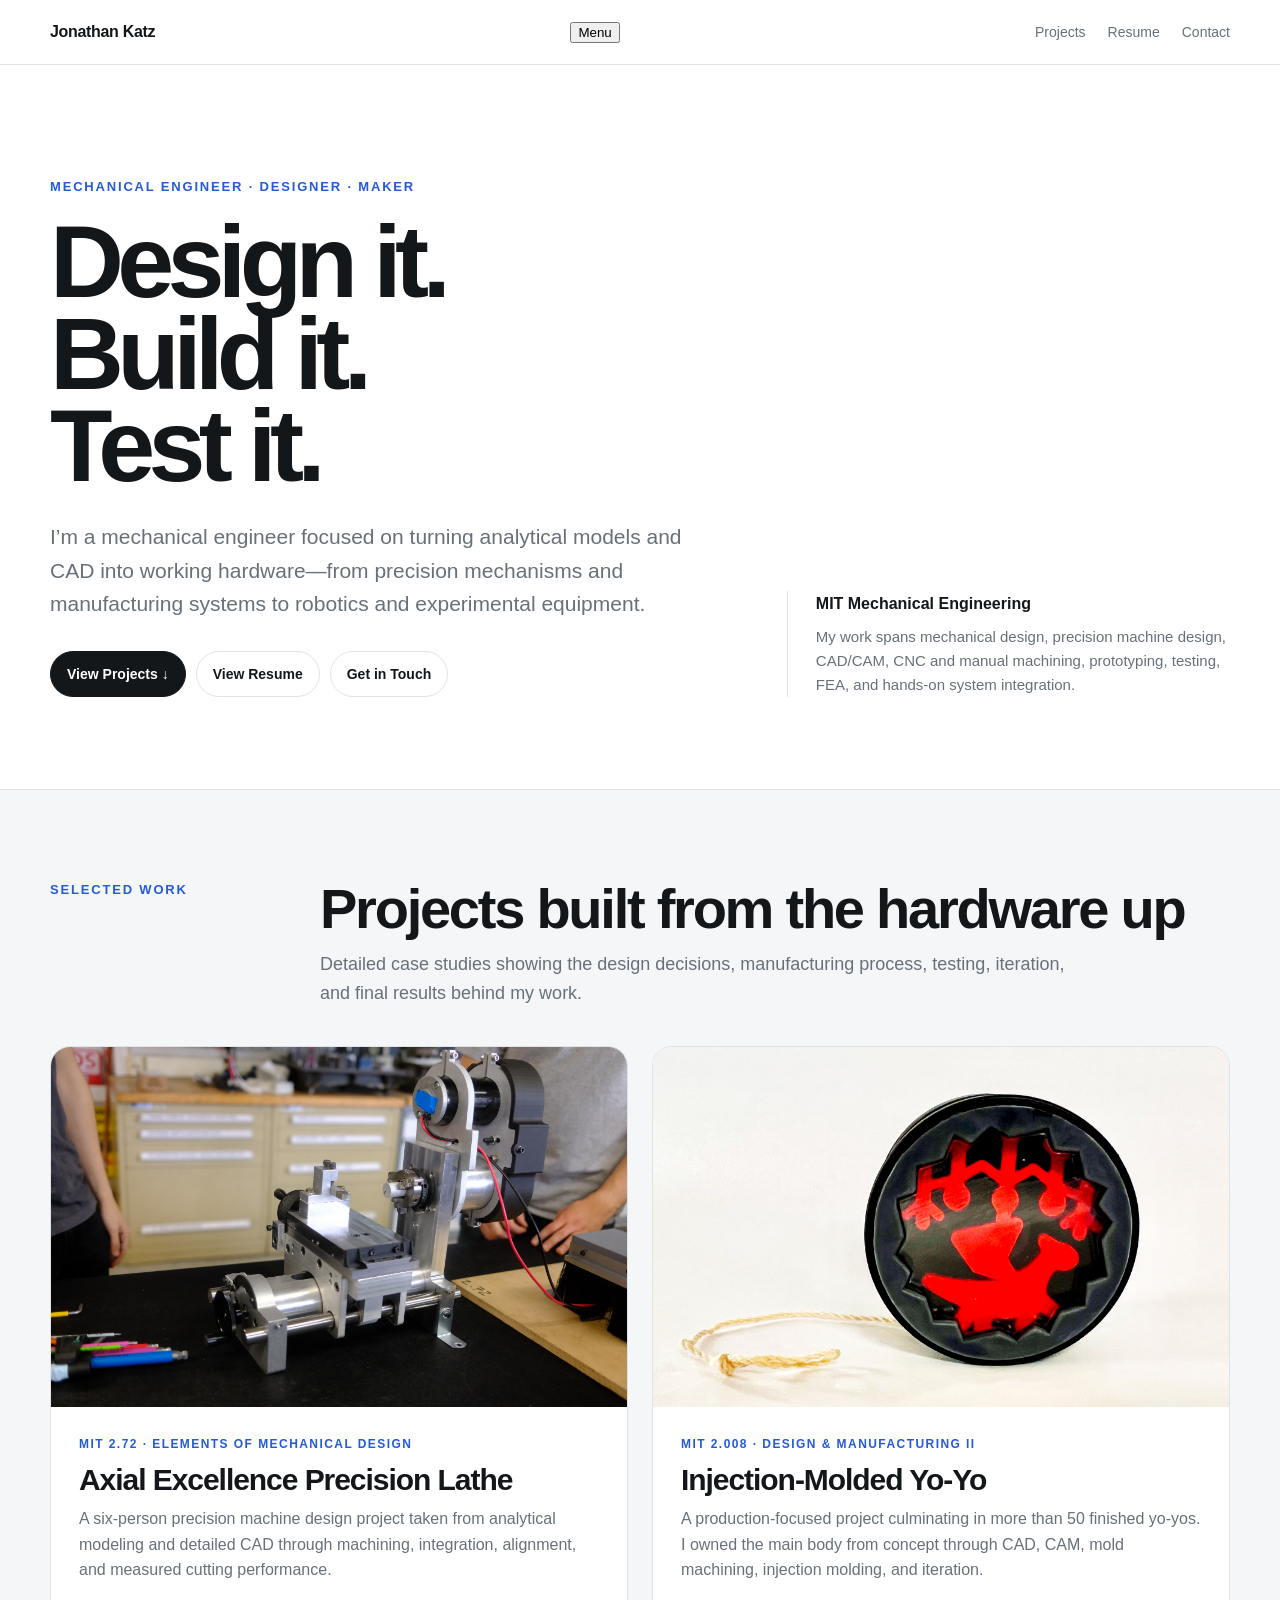
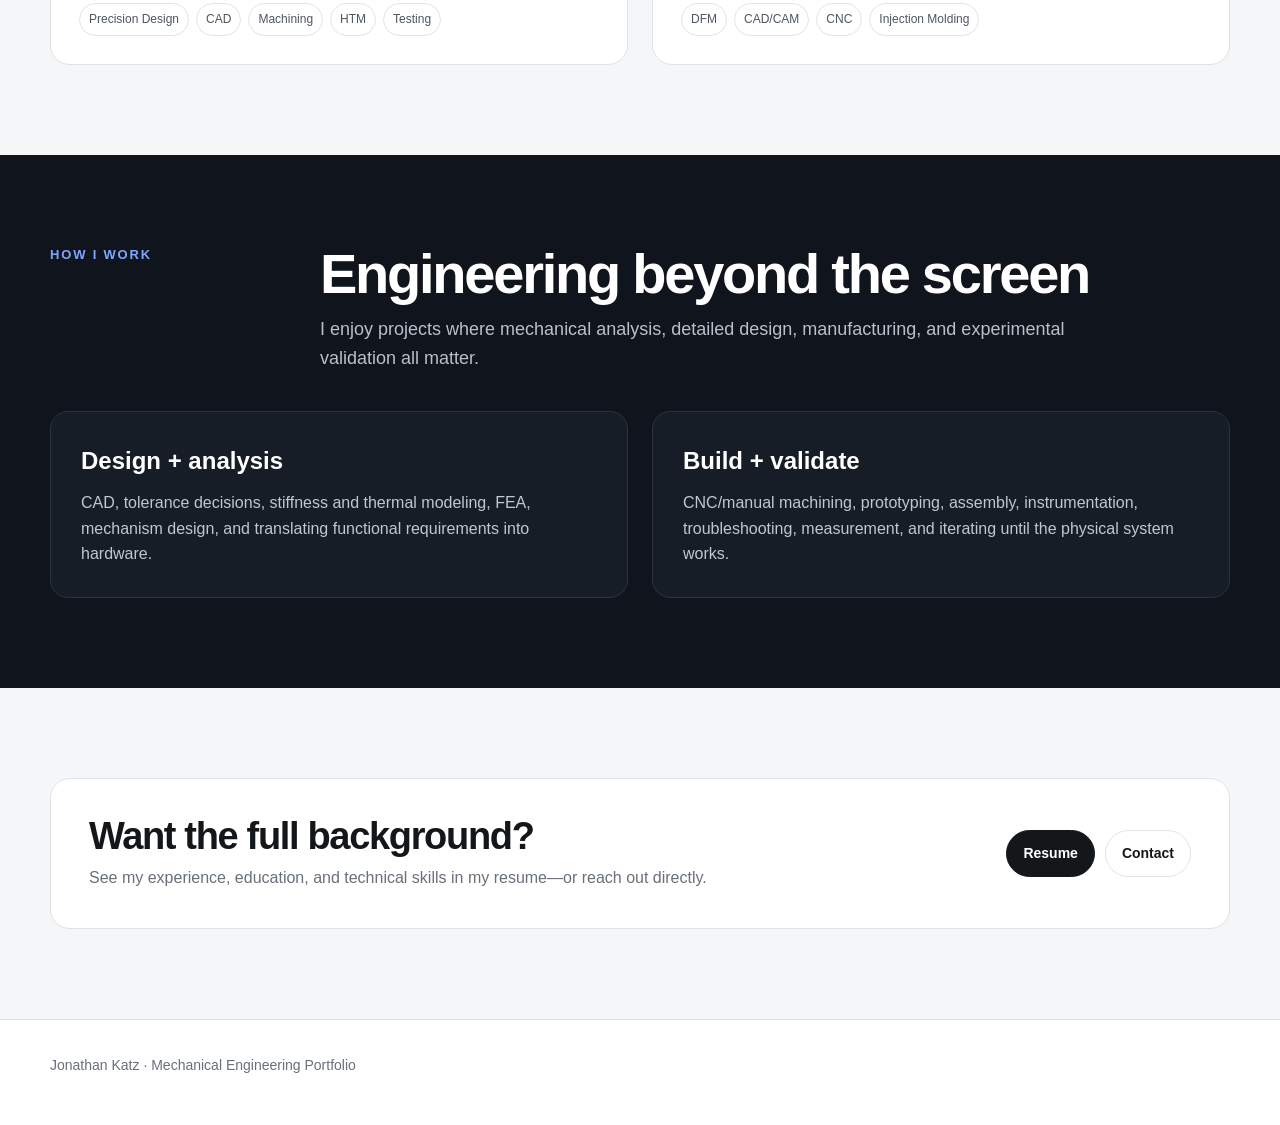
==== index.html @ 1d3c04a0 "Add files via upload" ====
<!DOCTYPE html>
<html lang="en">
 <head>
  <meta charset="utf-8"/>
  <meta content="width=device-width,initial-scale=1" name="viewport"/>
  <title>
   Jonathan Katz — Mechanical Engineering Portfolio
  </title>
  <link href="css/site.css" rel="stylesheet"/>
  <link href="css/home.css" rel="stylesheet"/>
 </head>
 <body>
  <header class="top">
   <div class="wrap topin">
    <a class="brand" href="index.html">
     Jonathan Katz
    </a>
    <button aria-expanded="false" aria-label="Toggle navigation" class="menu-toggle" type="button">
     Menu
    </button>
    <nav>
     <a href="#projects">
      Projects
     </a>
     <a href="Jonathan_Katz_Resume.pdf" target="_blank">
      Resume
     </a>
     <a href="contact.html">
      Contact
     </a>
    </nav>
   </div>
  </header>
  <main>
   <section class="hero">
    <div class="wrap hero-grid">
     <div>
      <div class="eyebrow">
       Mechanical Engineer · Designer · Maker
      </div>
      <h1>
       Design it.
       <br/>
       Build it.
       <br/>
       Test it.
      </h1>
      <p>
       I’m a mechanical engineer focused on turning analytical models and CAD into working hardware—from precision mechanisms and manufacturing systems to robotics and experimental equipment.
      </p>
      <div class="actions">
       <a class="btn primary" href="#projects">
        View Projects ↓
       </a>
       <a class="btn" href="Jonathan_Katz_Resume.pdf" target="_blank">
        View Resume
       </a>
       <a class="btn" href="contact.html">
        Get in Touch
       </a>
      </div>
     </div>
     <div class="side-note">
      <strong>
       MIT Mechanical Engineering
      </strong>
      My work spans mechanical design, precision machine design, CAD/CAM, CNC and manual machining, prototyping, testing, FEA, and hands-on system integration.
     </div>
    </div>
   </section>
   <section id="projects">
    <div class="wrap">
     <div class="section-head">
      <div class="eyebrow">
       Selected Work
      </div>
      <div>
       <h2>
        Projects built from the hardware up
       </h2>
       <p>
        Detailed case studies showing the design decisions, manufacturing process, testing, iteration, and final results behind my work.
       </p>
      </div>
     </div>
     <div class="projects">
      <a class="project" href="projects/2-72-lathe.html">
       <img alt="Axial Excellence precision lathe" src="assets/home-lathe.jpg"/>
       <div class="project-copy">
        <div class="project-meta">
         MIT 2.72 · Elements of Mechanical Design
        </div>
        <h3>
         Axial Excellence Precision Lathe
        </h3>
        <p>
         A six-person precision machine design project taken from analytical modeling and detailed CAD through machining, integration, alignment, and measured cutting performance.
        </p>
        <div class="tags">
         <span class="tag">
          Precision Design
         </span>
         <span class="tag">
          CAD
         </span>
         <span class="tag">
          Machining
         </span>
         <span class="tag">
          HTM
         </span>
         <span class="tag">
          Testing
         </span>
        </div>
       </div>
      </a>
      <a class="project" href="projects/2-008-yoyo.html">
       <img alt="Injection-molded dragon yo-yo" src="assets/home-yoyo.png"/>
       <div class="project-copy">
        <div class="project-meta">
         MIT 2.008 · Design &amp; Manufacturing II
        </div>
        <h3>
         Injection-Molded Yo-Yo
        </h3>
        <p>
         A production-focused project culminating in more than 50 finished yo-yos. I owned the main body from concept through CAD, CAM, mold machining, injection molding, and iteration.
        </p>
        <div class="tags">
         <span class="tag">
          DFM
         </span>
         <span class="tag">
          CAD/CAM
         </span>
         <span class="tag">
          CNC
         </span>
         <span class="tag">
          Injection Molding
         </span>
        </div>
       </div>
      </a>
     </div>
    </div>
   </section>
   <section class="about">
    <div class="wrap">
     <div class="section-head">
      <div class="eyebrow">
       How I Work
      </div>
      <div>
       <h2>
        Engineering beyond the screen
       </h2>
       <p>
        I enjoy projects where mechanical analysis, detailed design, manufacturing, and experimental validation all matter.
       </p>
      </div>
     </div>
     <div class="about-grid">
      <div class="about-card">
       <h3>
        Design + analysis
       </h3>
       <p>
        CAD, tolerance decisions, stiffness and thermal modeling, FEA, mechanism design, and translating functional requirements into hardware.
       </p>
      </div>
      <div class="about-card">
       <h3>
        Build + validate
       </h3>
       <p>
        CNC/manual machining, prototyping, assembly, instrumentation, troubleshooting, measurement, and iterating until the physical system works.
       </p>
      </div>
     </div>
    </div>
   </section>
   <section>
    <div class="wrap">
     <div class="cta">
      <div>
       <h2>
        Want the full background?
       </h2>
       <p>
        See my experience, education, and technical skills in my resume—or reach out directly.
       </p>
      </div>
      <div class="actions" style="margin-top:0">
       <a class="btn primary" href="Jonathan_Katz_Resume.pdf" target="_blank">
        Resume
       </a>
       <a class="btn" href="contact.html">
        Contact
       </a>
      </div>
     </div>
    </div>
   </section>
  </main>
  <footer>
   <div class="wrap">
    Jonathan Katz · Mechanical Engineering Portfolio
   </div>
  </footer>
  <script defer="True" src="js/main.js">
  </script>
 </body>
</html>
---- css/site.css ----
:root{--bg:#f5f6f8;--paper:#fff;--ink:#14171a;--muted:#68707a;--line:#dfe3e8;--accent:#255bd7;--max:1180px}
*{box-sizing:border-box}html{scroll-behavior:smooth}
body{margin:0;background:var(--bg);color:var(--ink);font-family:Inter,ui-sans-serif,-apple-system,BlinkMacSystemFont,"Segoe UI",sans-serif;line-height:1.6}
a{color:inherit;text-decoration:none}img{display:block;width:100%}.wrap{width:min(var(--max),calc(100% - 40px));margin:auto}
.top{position:sticky;top:0;z-index:20;background:rgba(255,255,255,.92);backdrop-filter:blur(10px);border-bottom:1px solid var(--line)}
.topin{height:64px;display:flex;align-items:center;justify-content:space-between;gap:24px}.brand{font-weight:800;letter-spacing:-.02em}
nav{display:flex;gap:22px;color:var(--muted);font-size:14px}nav a:hover{color:var(--ink)}
.btn{display:inline-flex;align-items:center;justify-content:center;padding:11px 16px;border-radius:999px;font-weight:750;font-size:14px;border:1px solid var(--line);background:#fff}
.btn.primary{background:var(--ink);color:#fff;border-color:var(--ink)}
.eyebrow{text-transform:uppercase;letter-spacing:.14em;color:var(--accent);font-size:13px;font-weight:800}
footer{background:#fff;border-top:1px solid var(--line);padding:34px 0 48px;color:var(--muted);font-size:14px}
@media(max-width:700px){nav{display:none}.wrap{width:calc(100% - 24px)}}
---- css/home.css ----
.hero {
  background: #fff;
  border-bottom: 1px solid var(--line);
  padding: 112px 0 92px;
}

.hero-grid {
  display: grid;
  grid-template-columns: 1.2fr 0.8fr;
  gap: 72px;
  align-items: end;
}

h1 {
  font-size: clamp(54px, 8vw, 104px);
  line-height: 0.9;
  letter-spacing: -0.065em;
  margin: 18px 0 28px;
}

.hero p {
  font-size: 21px;
  color: var(--muted);
  max-width: 760px;
  margin: 0;
}

.actions {
  display: flex;
  flex-wrap: wrap;
  gap: 10px;
  margin-top: 30px;
}

.side-note {
  border-left: 1px solid var(--line);
  padding-left: 28px;
  color: var(--muted);
  font-size: 15px;
}

.side-note strong {
  display: block;
  color: var(--ink);
  font-size: 16px;
  margin-bottom: 9px;
}

section { padding: 90px 0; }

.section-head {
  display: grid;
  grid-template-columns: 220px 1fr;
  gap: 50px;
  margin-bottom: 38px;
}

.section-head h2 {
  font-size: clamp(34px, 4.5vw, 56px);
  line-height: 1.03;
  letter-spacing: -0.04em;
  margin: 0 0 12px;
}

.section-head p {
  font-size: 18px;
  color: var(--muted);
  max-width: 760px;
  margin: 0;
}

.projects {
  display: grid;
  grid-template-columns: 1fr 1fr;
  gap: 24px;
}

.project {
  background: #fff;
  border: 1px solid var(--line);
  border-radius: 20px;
  overflow: hidden;
  transition: transform 0.18s ease, box-shadow 0.18s ease;
}

.project:hover {
  transform: translateY(-4px);
  box-shadow: 0 16px 40px rgba(20, 23, 26, 0.09);
}

.project img {
  aspect-ratio: 16 / 10;
  object-fit: cover;
}

.project-copy { padding: 28px; }

.project-meta {
  font-size: 12px;
  text-transform: uppercase;
  letter-spacing: 0.12em;
  color: var(--accent);
  font-weight: 800;
}

.project h3 {
  font-size: 30px;
  line-height: 1.08;
  letter-spacing: -0.035em;
  margin: 10px 0;
}

.project p {
  color: var(--muted);
  margin: 0 0 20px;
}

.tags {
  display: flex;
  flex-wrap: wrap;
  gap: 7px;
}

.tag {
  font-size: 12px;
  border: 1px solid var(--line);
  border-radius: 999px;
  padding: 6px 9px;
  color: #4e5660;
}

.about {
  background: #10141c;
  color: #fff;
}

.about .section-head p { color: #b9c0c9; }
.about .eyebrow { color: #7fa6ff; }

.about-grid {
  display: grid;
  grid-template-columns: 1fr 1fr;
  gap: 24px;
}

.about-card {
  border: 1px solid #2a3340;
  border-radius: 18px;
  padding: 30px;
  background: #171d27;
}

.about-card h3 {
  font-size: 24px;
  margin: 0 0 10px;
}

.about-card p {
  color: #c1c7cf;
  margin: 0;
}

.cta {
  display: flex;
  align-items: center;
  justify-content: space-between;
  gap: 30px;
  background: #fff;
  border: 1px solid var(--line);
  border-radius: 20px;
  padding: 38px;
}

.cta h2 {
  font-size: 38px;
  line-height: 1.05;
  letter-spacing: -0.035em;
  margin: 0 0 8px;
}

.cta p {
  margin: 0;
  color: var(--muted);
}

@media (max-width: 900px) {
  .hero-grid,
  .section-head,
  .projects,
  .about-grid {
    grid-template-columns: 1fr;
  }

  .hero-grid { gap: 38px; }

  .side-note {
    border-left: 0;
    border-top: 1px solid var(--line);
    padding: 24px 0 0;
  }

  .section-head { gap: 12px; }

  .cta {
    align-items: flex-start;
    flex-direction: column;
  }
}
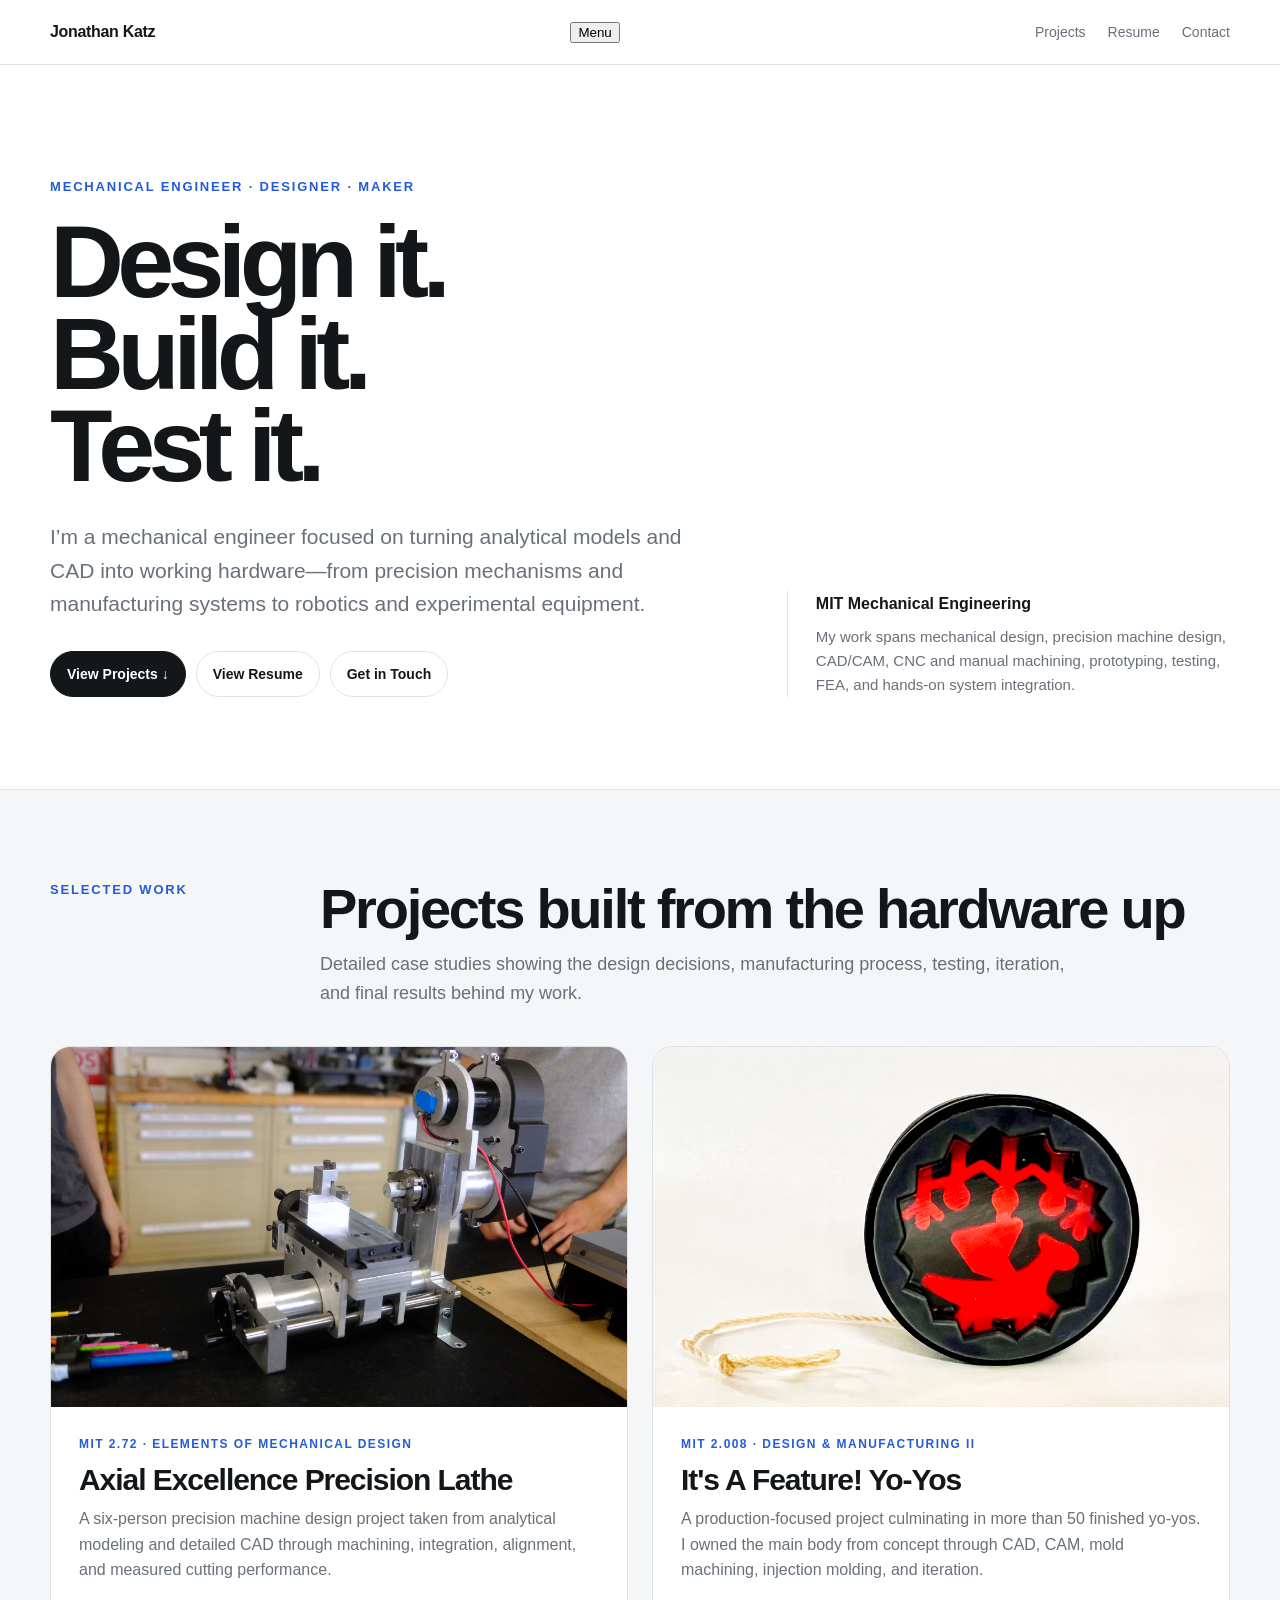
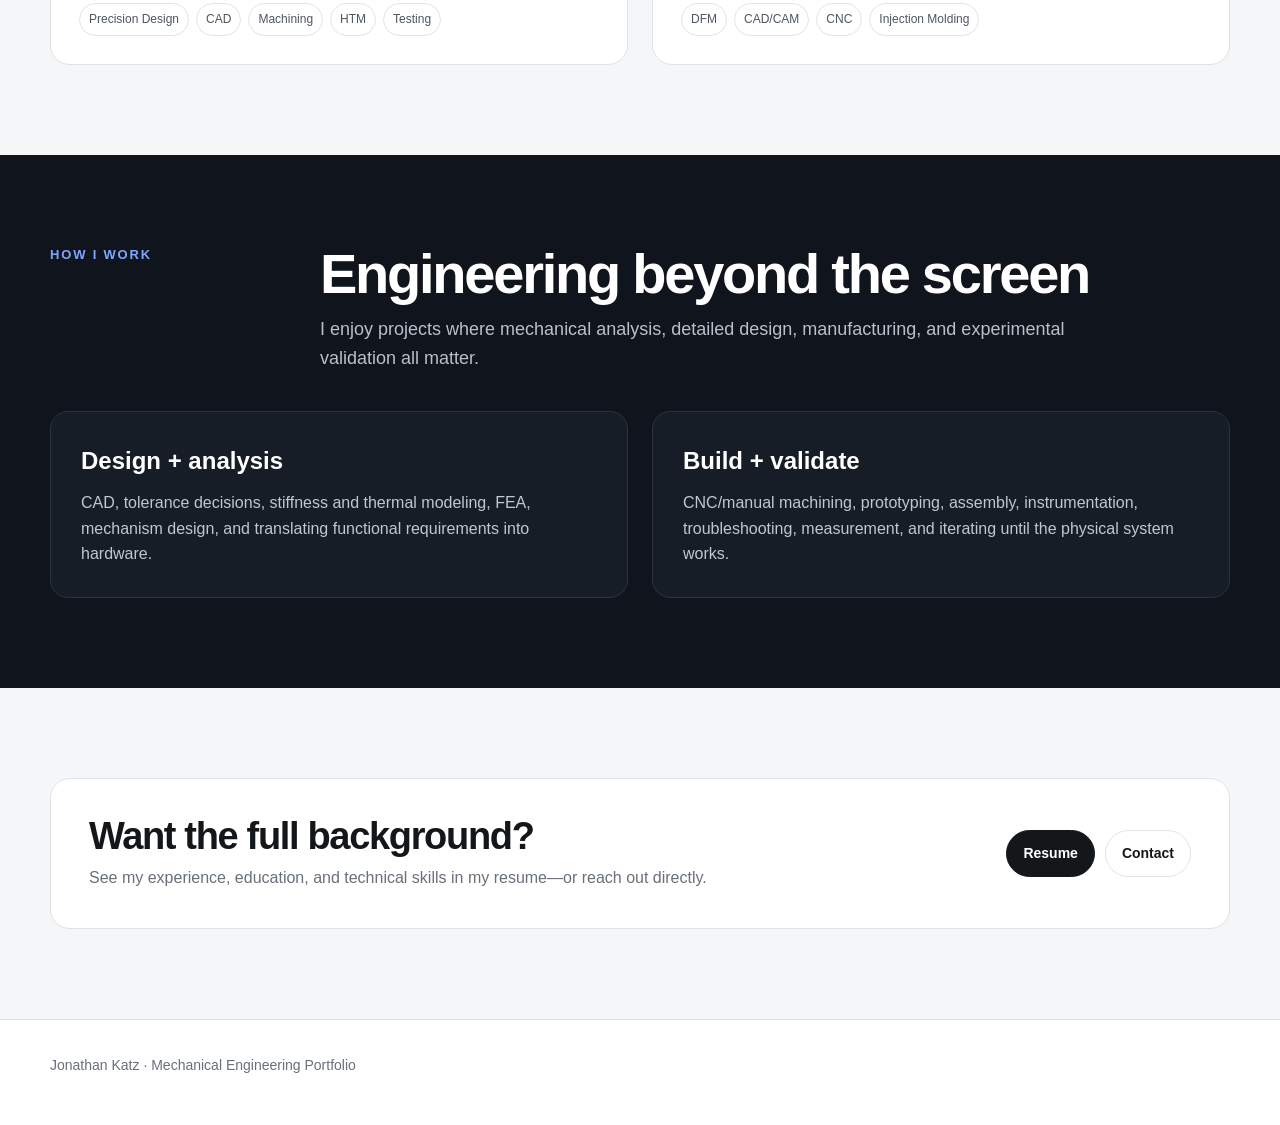
==== commit 5dae435c: "Changed wording to "It's A feature"" ====
--- a/index.html
+++ b/index.html
@@ -122,7 +122,7 @@
          MIT 2.008 · Design &amp; Manufacturing II
         </div>
         <h3>
-         Injection-Molded Yo-Yo
+         It's A Feature! Yo-Yos
         </h3>
         <p>
          A production-focused project culminating in more than 50 finished yo-yos. I owned the main body from concept through CAD, CAM, mold machining, injection molding, and iteration.
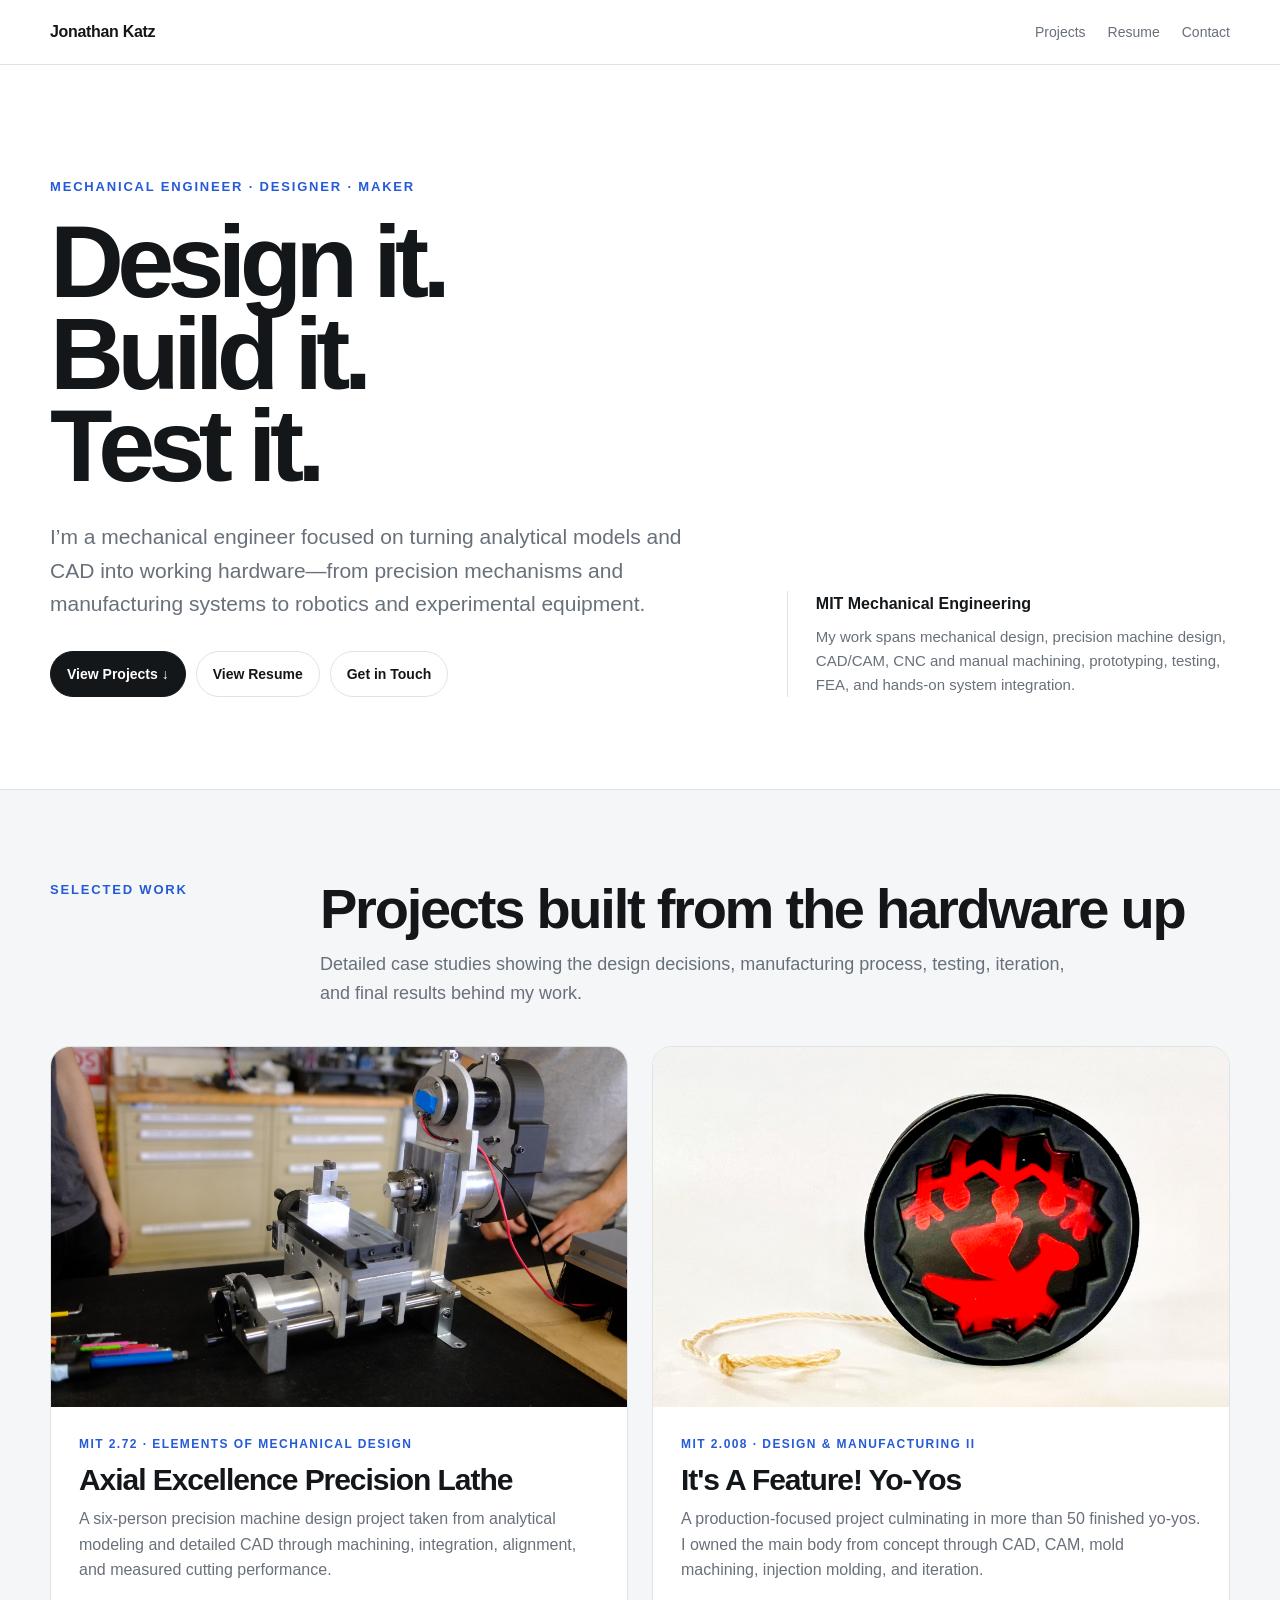
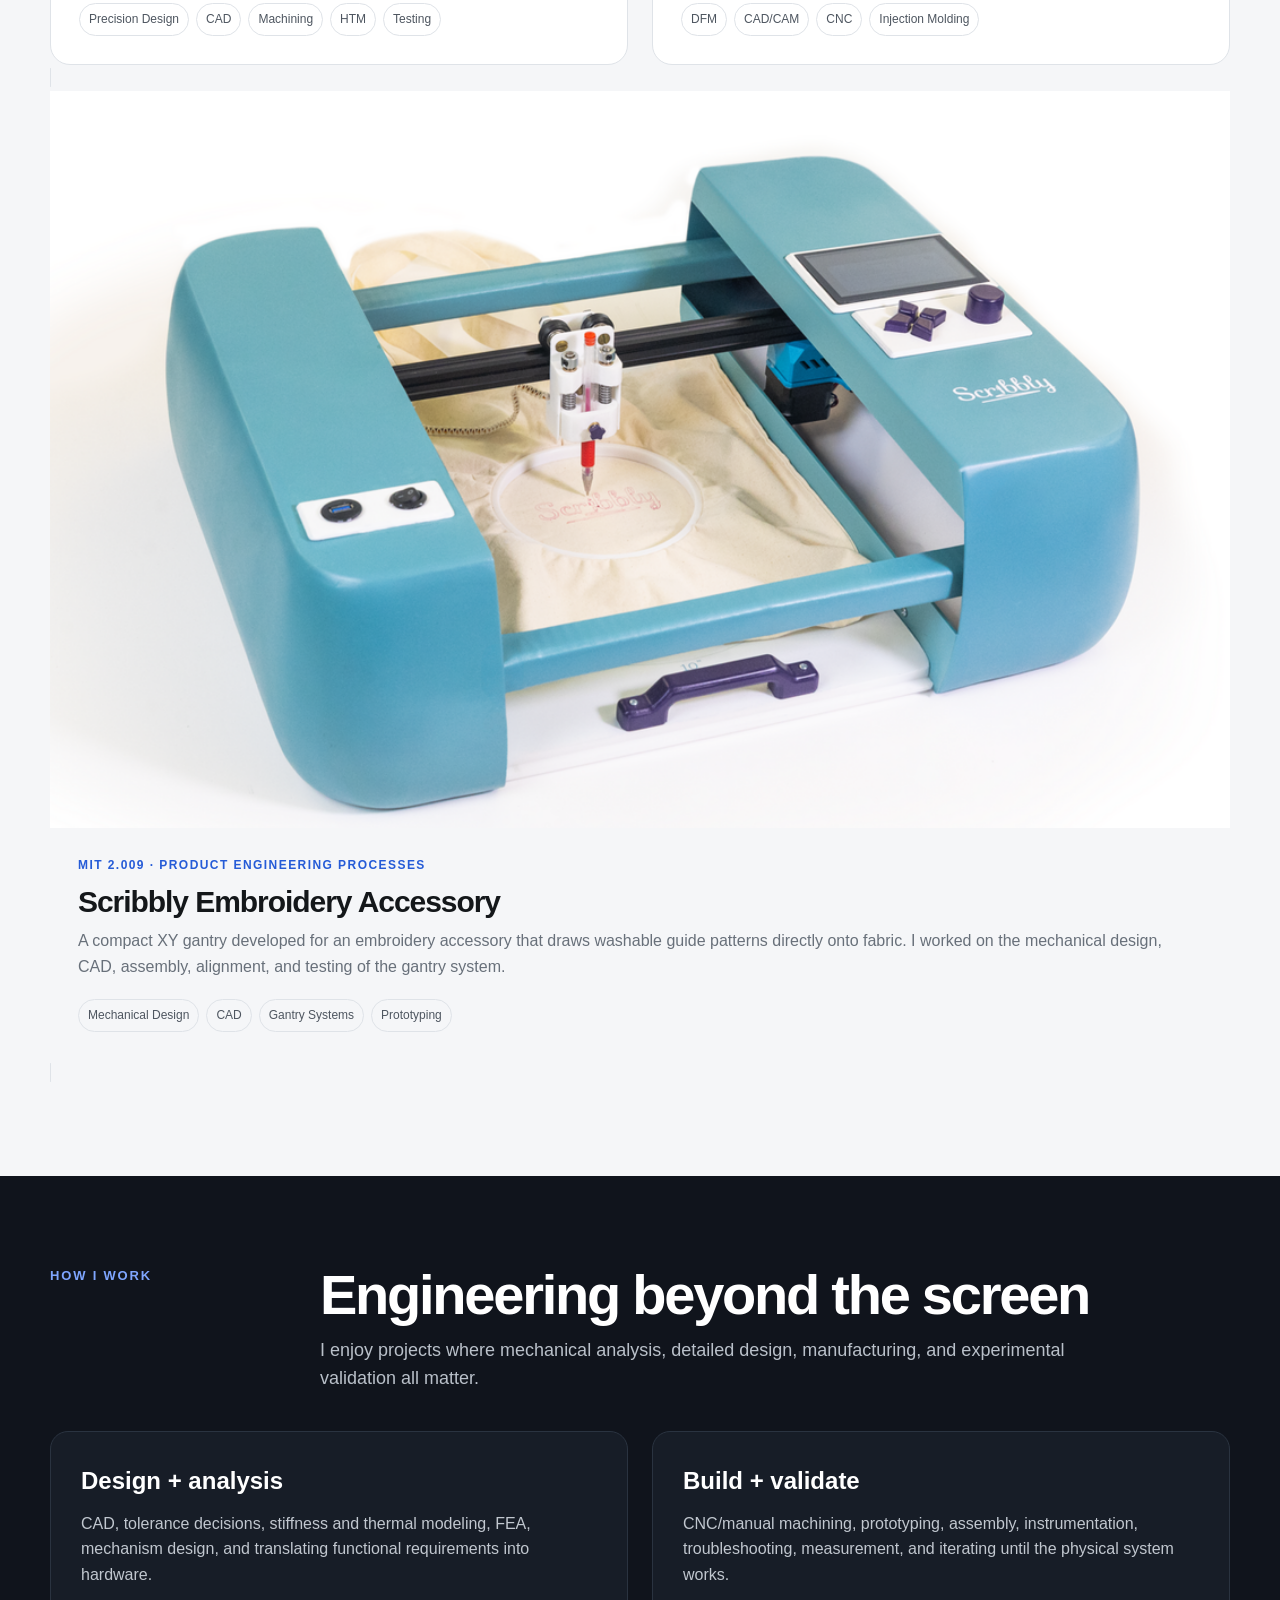
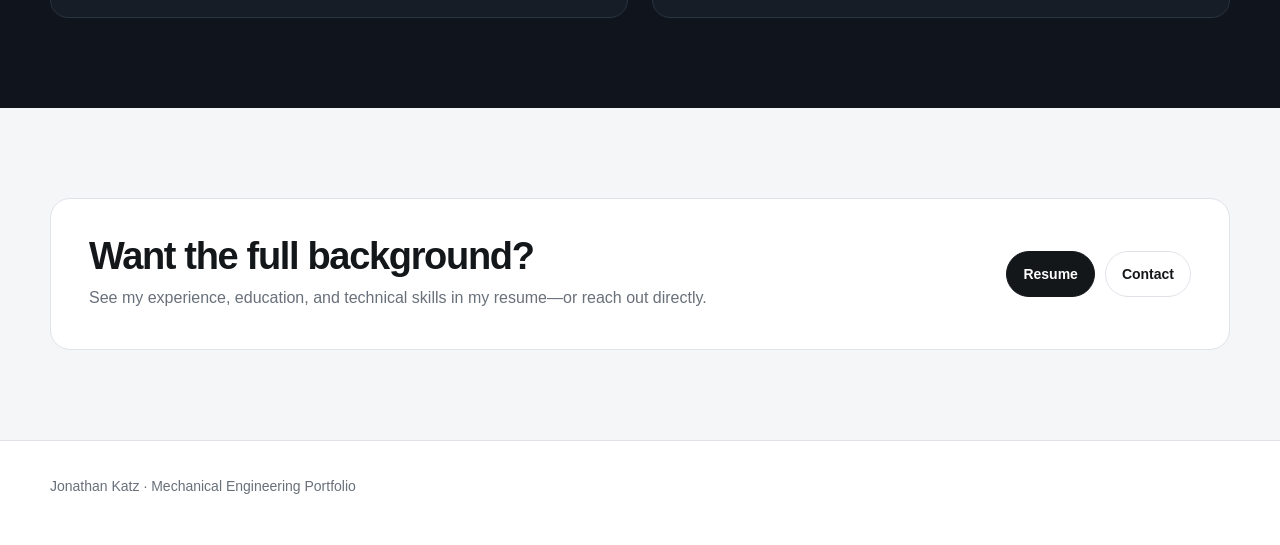
==== commit 668190a4: "Added Scribbly to home page" ====
--- a/index.html
+++ b/index.html
@@ -144,6 +144,38 @@
        </div>
       </a>
      </div>
+     <!-- MIT 2.009 - Scribbly -->
+<a class="project" href="projects/2-009-scribbly.html">
+
+  <img
+    src="assets/2-009/final-scribbly.png"
+    alt="Scribbly embroidery guide drawing machine"
+  >
+
+  <div class="project-copy">
+
+    <div class="project-meta">
+      MIT 2.009 · Product Engineering Processes
+    </div>
+
+    <h3>Scribbly Embroidery Accessory</h3>
+
+    <p>
+      A compact XY gantry developed for an embroidery accessory that
+      draws washable guide patterns directly onto fabric. I worked on
+      the mechanical design, CAD, assembly, alignment, and testing of
+      the gantry system.
+    </p>
+
+    <div class="tags">
+      <span class="tag">Mechanical Design</span>
+      <span class="tag">CAD</span>
+      <span class="tag">Gantry Systems</span>
+      <span class="tag">Prototyping</span>
+    </div>
+
+  </div>
+</a>
     </div>
    </section>
    <section class="about">
--- a/css/site.css
+++ b/css/site.css
@@ -10,3 +10,48 @@
 .eyebrow{text-transform:uppercase;letter-spacing:.14em;color:var(--accent);font-size:13px;font-weight:800}
 footer{background:#fff;border-top:1px solid var(--line);padding:34px 0 48px;color:var(--muted);font-size:14px}
 @media(max-width:700px){nav{display:none}.wrap{width:calc(100% - 24px)}}
+
+/* Mobile navigation button */
+.menu-toggle {
+  display: none;
+  border: 1px solid var(--line);
+  background: var(--paper);
+  color: var(--ink);
+  border-radius: 10px;
+  padding: 8px 12px;
+  font: inherit;
+  font-size: 14px;
+  font-weight: 700;
+  cursor: pointer;
+}
+
+@media (max-width: 700px) {
+  .topin {
+    height: auto;
+    min-height: 64px;
+    flex-wrap: wrap;
+    padding-top: 10px;
+    padding-bottom: 10px;
+  }
+
+  .menu-toggle {
+    display: inline-block;
+  }
+
+  nav {
+    display: none;
+    width: 100%;
+    flex-direction: column;
+    gap: 0;
+    padding-bottom: 4px;
+  }
+
+  nav.is-open {
+    display: flex;
+  }
+
+  nav a {
+    padding: 10px 0;
+    border-top: 1px solid var(--line);
+  }
+}
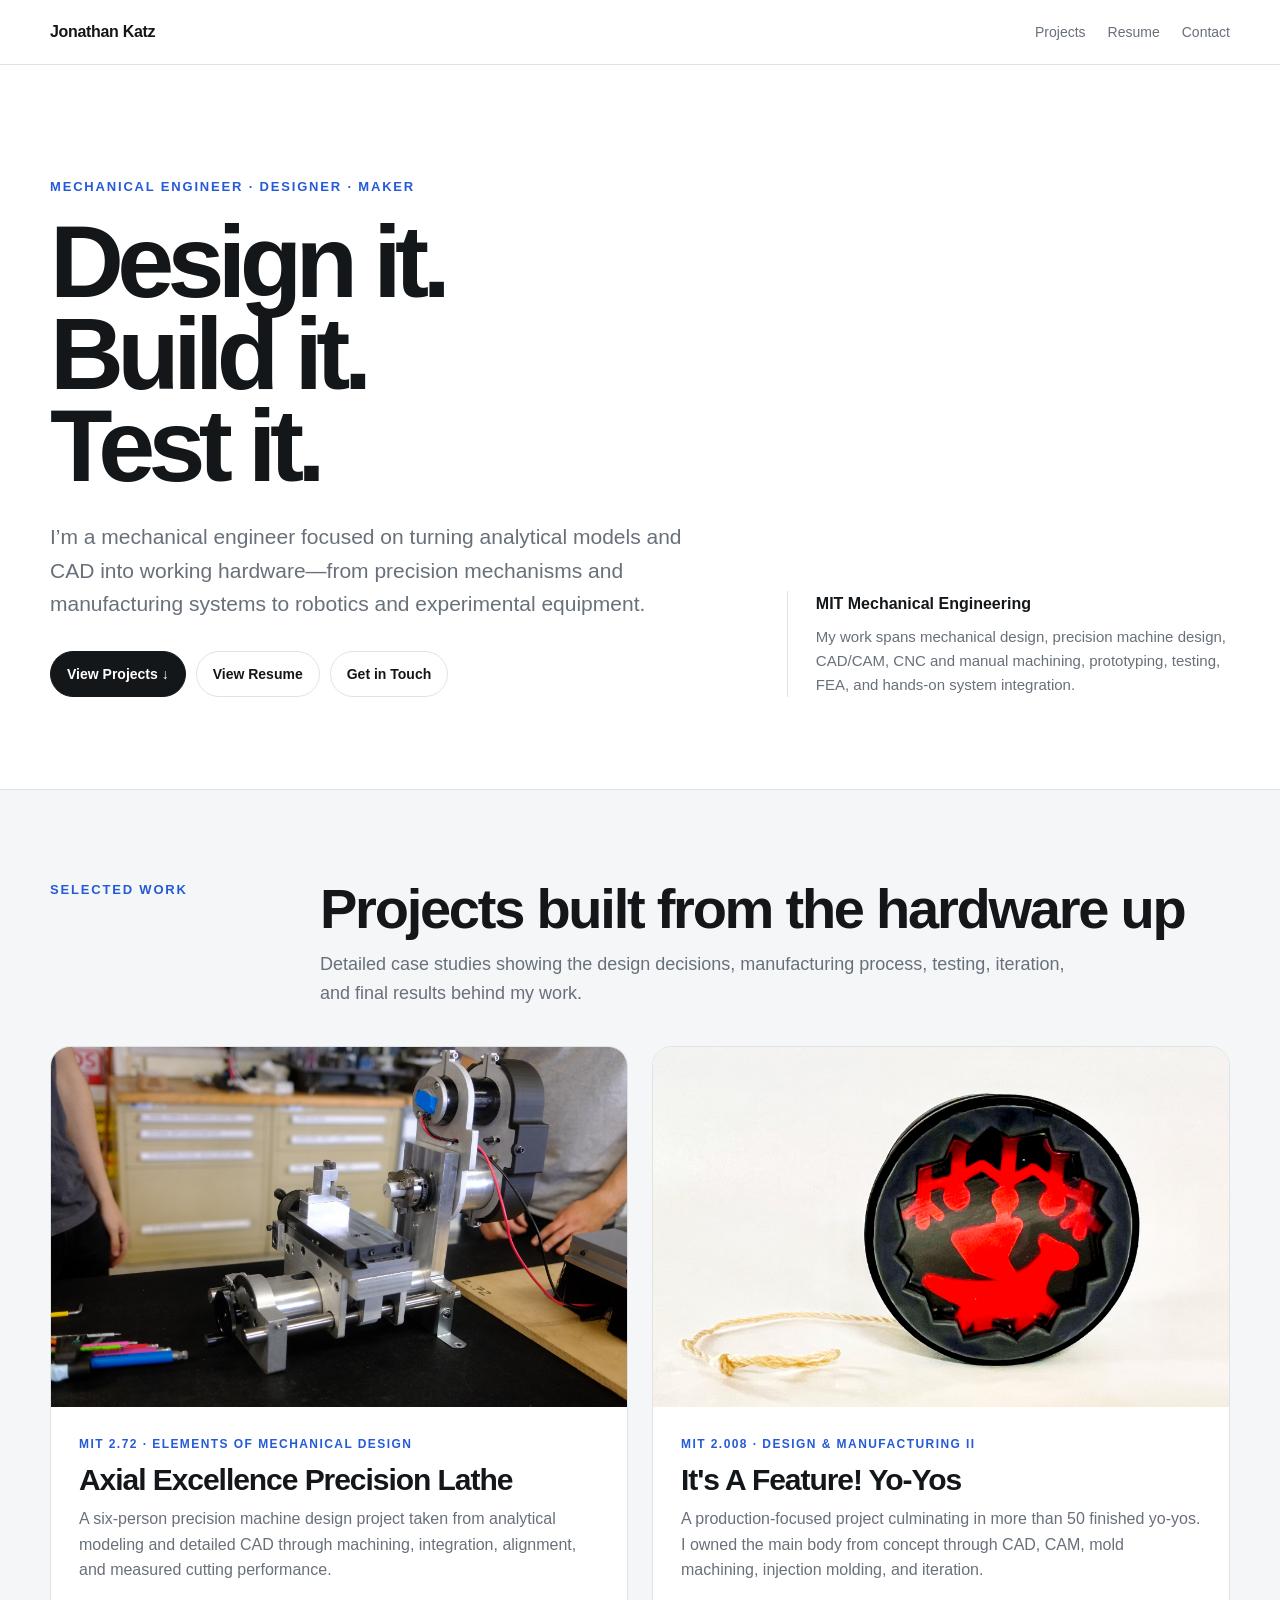
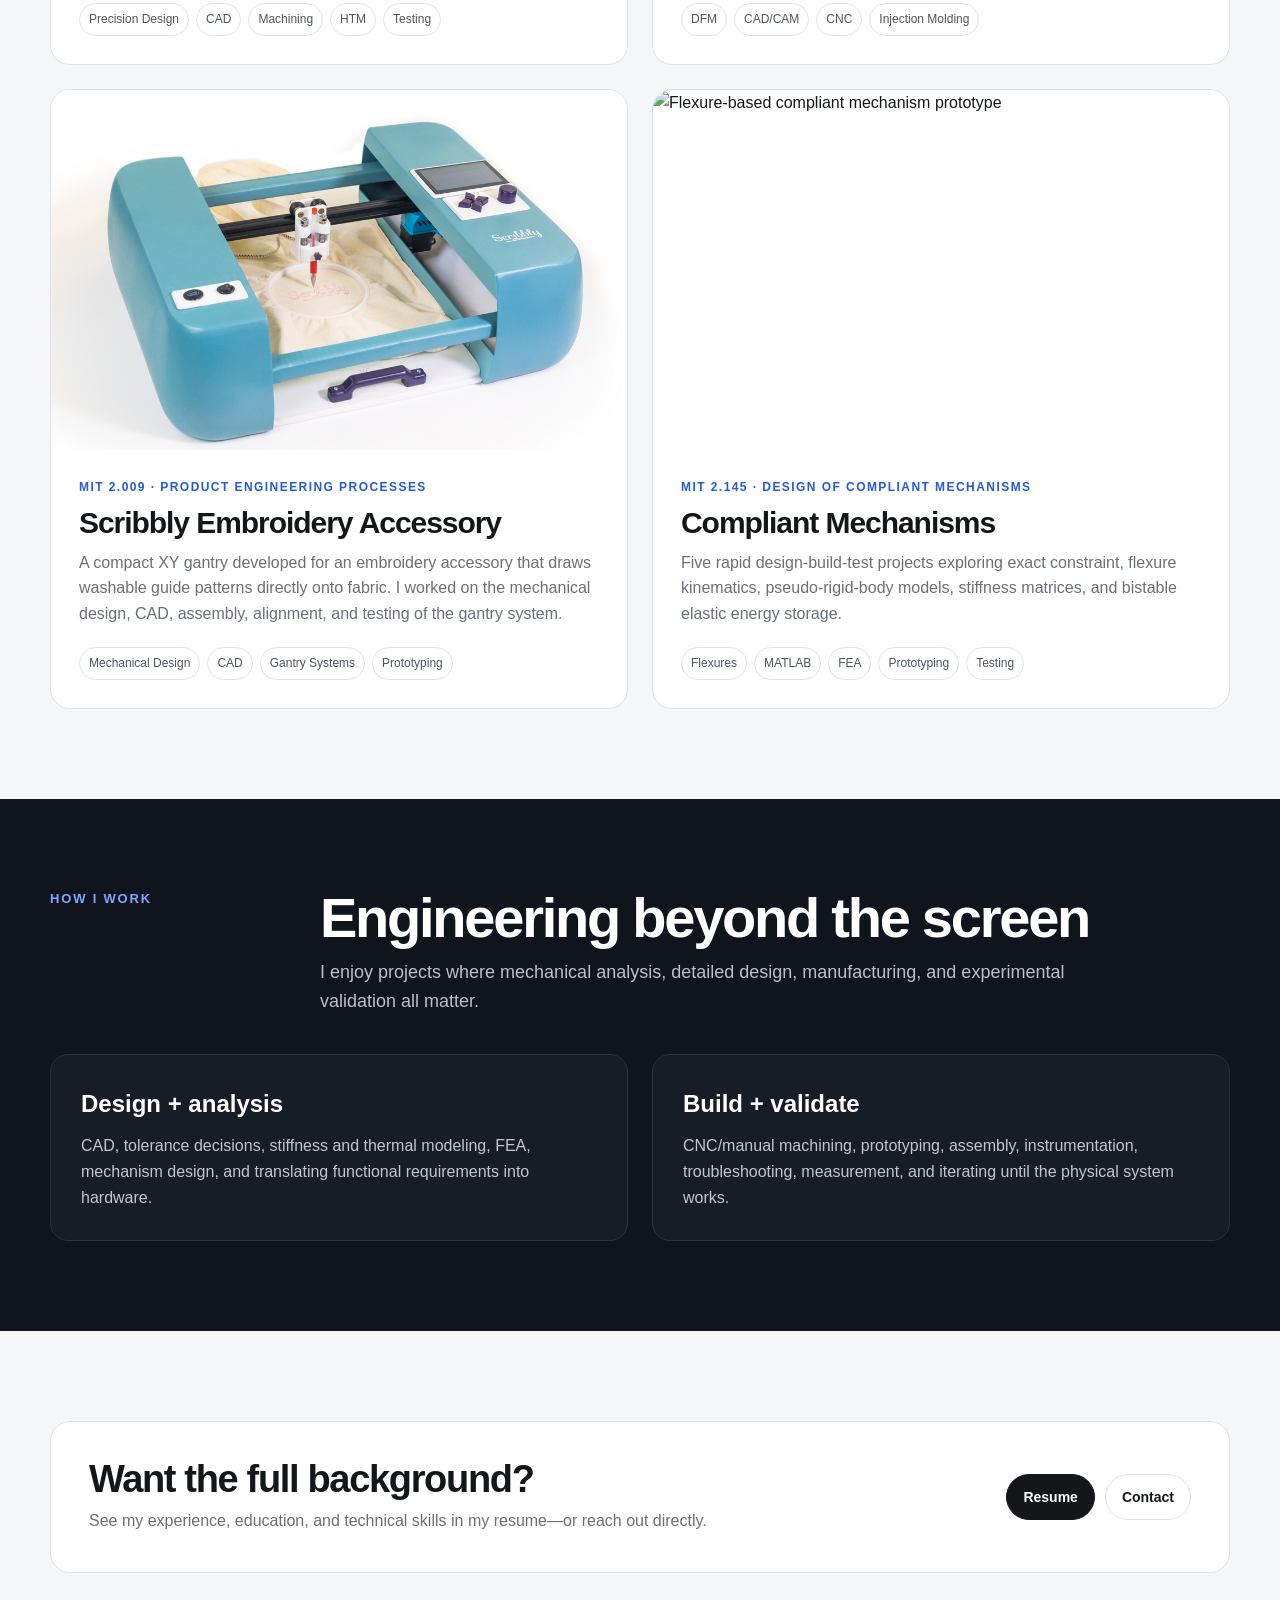
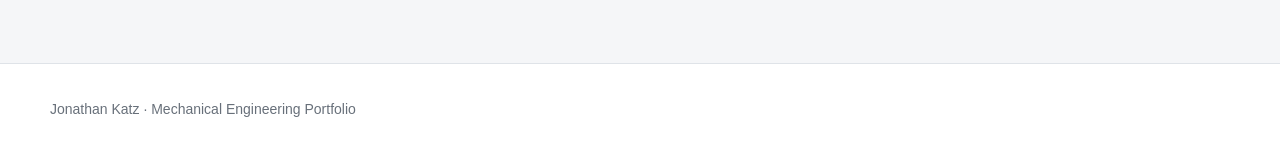
==== commit 11d2ac49: "Add MIT 2.145 project to homepage" ====
--- a/index.html
+++ b/index.html
@@ -1,247 +1,24 @@
 <!DOCTYPE html>
 <html lang="en">
- <head>
-  <meta charset="utf-8"/>
-  <meta content="width=device-width,initial-scale=1" name="viewport"/>
-  <title>
-   Jonathan Katz — Mechanical Engineering Portfolio
-  </title>
-  <link href="css/site.css" rel="stylesheet"/>
-  <link href="css/home.css" rel="stylesheet"/>
- </head>
- <body>
-  <header class="top">
-   <div class="wrap topin">
-    <a class="brand" href="index.html">
-     Jonathan Katz
-    </a>
-    <button aria-expanded="false" aria-label="Toggle navigation" class="menu-toggle" type="button">
-     Menu
-    </button>
-    <nav>
-     <a href="#projects">
-      Projects
-     </a>
-     <a href="Jonathan_Katz_Resume.pdf" target="_blank">
-      Resume
-     </a>
-     <a href="contact.html">
-      Contact
-     </a>
-    </nav>
-   </div>
-  </header>
-  <main>
-   <section class="hero">
-    <div class="wrap hero-grid">
-     <div>
-      <div class="eyebrow">
-       Mechanical Engineer · Designer · Maker
-      </div>
-      <h1>
-       Design it.
-       <br/>
-       Build it.
-       <br/>
-       Test it.
-      </h1>
-      <p>
-       I’m a mechanical engineer focused on turning analytical models and CAD into working hardware—from precision mechanisms and manufacturing systems to robotics and experimental equipment.
-      </p>
-      <div class="actions">
-       <a class="btn primary" href="#projects">
-        View Projects ↓
-       </a>
-       <a class="btn" href="Jonathan_Katz_Resume.pdf" target="_blank">
-        View Resume
-       </a>
-       <a class="btn" href="contact.html">
-        Get in Touch
-       </a>
-      </div>
-     </div>
-     <div class="side-note">
-      <strong>
-       MIT Mechanical Engineering
-      </strong>
-      My work spans mechanical design, precision machine design, CAD/CAM, CNC and manual machining, prototyping, testing, FEA, and hands-on system integration.
-     </div>
-    </div>
-   </section>
-   <section id="projects">
-    <div class="wrap">
-     <div class="section-head">
-      <div class="eyebrow">
-       Selected Work
-      </div>
-      <div>
-       <h2>
-        Projects built from the hardware up
-       </h2>
-       <p>
-        Detailed case studies showing the design decisions, manufacturing process, testing, iteration, and final results behind my work.
-       </p>
-      </div>
-     </div>
-     <div class="projects">
-      <a class="project" href="projects/2-72-lathe.html">
-       <img alt="Axial Excellence precision lathe" src="assets/home-lathe.jpg"/>
-       <div class="project-copy">
-        <div class="project-meta">
-         MIT 2.72 · Elements of Mechanical Design
-        </div>
-        <h3>
-         Axial Excellence Precision Lathe
-        </h3>
-        <p>
-         A six-person precision machine design project taken from analytical modeling and detailed CAD through machining, integration, alignment, and measured cutting performance.
-        </p>
-        <div class="tags">
-         <span class="tag">
-          Precision Design
-         </span>
-         <span class="tag">
-          CAD
-         </span>
-         <span class="tag">
-          Machining
-         </span>
-         <span class="tag">
-          HTM
-         </span>
-         <span class="tag">
-          Testing
-         </span>
-        </div>
-       </div>
-      </a>
-      <a class="project" href="projects/2-008-yoyo.html">
-       <img alt="Injection-molded dragon yo-yo" src="assets/home-yoyo.png"/>
-       <div class="project-copy">
-        <div class="project-meta">
-         MIT 2.008 · Design &amp; Manufacturing II
-        </div>
-        <h3>
-         It's A Feature! Yo-Yos
-        </h3>
-        <p>
-         A production-focused project culminating in more than 50 finished yo-yos. I owned the main body from concept through CAD, CAM, mold machining, injection molding, and iteration.
-        </p>
-        <div class="tags">
-         <span class="tag">
-          DFM
-         </span>
-         <span class="tag">
-          CAD/CAM
-         </span>
-         <span class="tag">
-          CNC
-         </span>
-         <span class="tag">
-          Injection Molding
-         </span>
-        </div>
-       </div>
-      </a>
-     </div>
-     <!-- MIT 2.009 - Scribbly -->
-<a class="project" href="projects/2-009-scribbly.html">
-
-  <img
-    src="assets/2-009/final-scribbly.png"
-    alt="Scribbly embroidery guide drawing machine"
-  >
-
-  <div class="project-copy">
-
-    <div class="project-meta">
-      MIT 2.009 · Product Engineering Processes
-    </div>
-
-    <h3>Scribbly Embroidery Accessory</h3>
-
-    <p>
-      A compact XY gantry developed for an embroidery accessory that
-      draws washable guide patterns directly onto fabric. I worked on
-      the mechanical design, CAD, assembly, alignment, and testing of
-      the gantry system.
-    </p>
-
-    <div class="tags">
-      <span class="tag">Mechanical Design</span>
-      <span class="tag">CAD</span>
-      <span class="tag">Gantry Systems</span>
-      <span class="tag">Prototyping</span>
-    </div>
-
-  </div>
-</a>
-    </div>
-   </section>
-   <section class="about">
-    <div class="wrap">
-     <div class="section-head">
-      <div class="eyebrow">
-       How I Work
-      </div>
-      <div>
-       <h2>
-        Engineering beyond the screen
-       </h2>
-       <p>
-        I enjoy projects where mechanical analysis, detailed design, manufacturing, and experimental validation all matter.
-       </p>
-      </div>
-     </div>
-     <div class="about-grid">
-      <div class="about-card">
-       <h3>
-        Design + analysis
-       </h3>
-       <p>
-        CAD, tolerance decisions, stiffness and thermal modeling, FEA, mechanism design, and translating functional requirements into hardware.
-       </p>
-      </div>
-      <div class="about-card">
-       <h3>
-        Build + validate
-       </h3>
-       <p>
-        CNC/manual machining, prototyping, assembly, instrumentation, troubleshooting, measurement, and iterating until the physical system works.
-       </p>
-      </div>
-     </div>
-    </div>
-   </section>
-   <section>
-    <div class="wrap">
-     <div class="cta">
-      <div>
-       <h2>
-        Want the full background?
-       </h2>
-       <p>
-        See my experience, education, and technical skills in my resume—or reach out directly.
-       </p>
-      </div>
-      <div class="actions" style="margin-top:0">
-       <a class="btn primary" href="Jonathan_Katz_Resume.pdf" target="_blank">
-        Resume
-       </a>
-       <a class="btn" href="contact.html">
-        Contact
-       </a>
-      </div>
-     </div>
-    </div>
-   </section>
-  </main>
-  <footer>
-   <div class="wrap">
-    Jonathan Katz · Mechanical Engineering Portfolio
-   </div>
-  </footer>
-  <script defer="True" src="js/main.js">
-  </script>
- </body>
-</html>
+<head>
+  <meta charset="utf-8">
+  <meta name="viewport" content="width=device-width,initial-scale=1">
+  <title>Jonathan Katz — Mechanical Engineering Portfolio</title>
+  <link href="css/site.css" rel="stylesheet">
+  <link href="css/home.css" rel="stylesheet">
+</head>
+<body>
+<header class="top"><div class="wrap topin"><a class="brand" href="index.html">Jonathan Katz</a><button aria-expanded="false" aria-label="Toggle navigation" class="menu-toggle" type="button">Menu</button><nav><a href="#projects">Projects</a><a href="Jonathan_Katz_Resume.pdf" target="_blank">Resume</a><a href="contact.html">Contact</a></nav></div></header>
+<main>
+<section class="hero"><div class="wrap hero-grid"><div><div class="eyebrow">Mechanical Engineer · Designer · Maker</div><h1>Design it.<br>Build it.<br>Test it.</h1><p>I’m a mechanical engineer focused on turning analytical models and CAD into working hardware—from precision mechanisms and manufacturing systems to robotics and experimental equipment.</p><div class="actions"><a class="btn primary" href="#projects">View Projects ↓</a><a class="btn" href="Jonathan_Katz_Resume.pdf" target="_blank">View Resume</a><a class="btn" href="contact.html">Get in Touch</a></div></div><div class="side-note"><strong>MIT Mechanical Engineering</strong>My work spans mechanical design, precision machine design, CAD/CAM, CNC and manual machining, prototyping, testing, FEA, and hands-on system integration.</div></div></section>
+<section id="projects"><div class="wrap"><div class="section-head"><div class="eyebrow">Selected Work</div><div><h2>Projects built from the hardware up</h2><p>Detailed case studies showing the design decisions, manufacturing process, testing, iteration, and final results behind my work.</p></div></div>
+<div class="projects">
+<a class="project" href="projects/2-72-lathe.html"><img alt="Axial Excellence precision lathe" src="assets/home-lathe.jpg"><div class="project-copy"><div class="project-meta">MIT 2.72 · Elements of Mechanical Design</div><h3>Axial Excellence Precision Lathe</h3><p>A six-person precision machine design project taken from analytical modeling and detailed CAD through machining, integration, alignment, and measured cutting performance.</p><div class="tags"><span class="tag">Precision Design</span><span class="tag">CAD</span><span class="tag">Machining</span><span class="tag">HTM</span><span class="tag">Testing</span></div></div></a>
+<a class="project" href="projects/2-008-yoyo.html"><img alt="Injection-molded dragon yo-yo" src="assets/home-yoyo.png"><div class="project-copy"><div class="project-meta">MIT 2.008 · Design &amp; Manufacturing II</div><h3>It's A Feature! Yo-Yos</h3><p>A production-focused project culminating in more than 50 finished yo-yos. I owned the main body from concept through CAD, CAM, mold machining, injection molding, and iteration.</p><div class="tags"><span class="tag">DFM</span><span class="tag">CAD/CAM</span><span class="tag">CNC</span><span class="tag">Injection Molding</span></div></div></a>
+<a class="project" href="projects/2-009-scribbly.html"><img src="assets/2-009/final-scribbly.png" alt="Scribbly embroidery guide drawing machine"><div class="project-copy"><div class="project-meta">MIT 2.009 · Product Engineering Processes</div><h3>Scribbly Embroidery Accessory</h3><p>A compact XY gantry developed for an embroidery accessory that draws washable guide patterns directly onto fabric. I worked on the mechanical design, CAD, assembly, alignment, and testing of the gantry system.</p><div class="tags"><span class="tag">Mechanical Design</span><span class="tag">CAD</span><span class="tag">Gantry Systems</span><span class="tag">Prototyping</span></div></div></a>
+<a class="project" href="projects/2-145-compliant-mechanisms.html"><img src="assets/2-145/mps1-thermal-isolation.jpg" alt="Flexure-based compliant mechanism prototype"><div class="project-copy"><div class="project-meta">MIT 2.145 · Design of Compliant Mechanisms</div><h3>Compliant Mechanisms</h3><p>Five rapid design-build-test projects exploring exact constraint, flexure kinematics, pseudo-rigid-body models, stiffness matrices, and bistable elastic energy storage.</p><div class="tags"><span class="tag">Flexures</span><span class="tag">MATLAB</span><span class="tag">FEA</span><span class="tag">Prototyping</span><span class="tag">Testing</span></div></div></a>
+</div></div></section>
+<section class="about"><div class="wrap"><div class="section-head"><div class="eyebrow">How I Work</div><div><h2>Engineering beyond the screen</h2><p>I enjoy projects where mechanical analysis, detailed design, manufacturing, and experimental validation all matter.</p></div></div><div class="about-grid"><div class="about-card"><h3>Design + analysis</h3><p>CAD, tolerance decisions, stiffness and thermal modeling, FEA, mechanism design, and translating functional requirements into hardware.</p></div><div class="about-card"><h3>Build + validate</h3><p>CNC/manual machining, prototyping, assembly, instrumentation, troubleshooting, measurement, and iterating until the physical system works.</p></div></div></div></section>
+<section><div class="wrap"><div class="cta"><div><h2>Want the full background?</h2><p>See my experience, education, and technical skills in my resume—or reach out directly.</p></div><div class="actions" style="margin-top:0"><a class="btn primary" href="Jonathan_Katz_Resume.pdf" target="_blank">Resume</a><a class="btn" href="contact.html">Contact</a></div></div></div></section>
+</main><footer><div class="wrap">Jonathan Katz · Mechanical Engineering Portfolio</div></footer><script defer src="js/main.js"></script>
+</body></html>
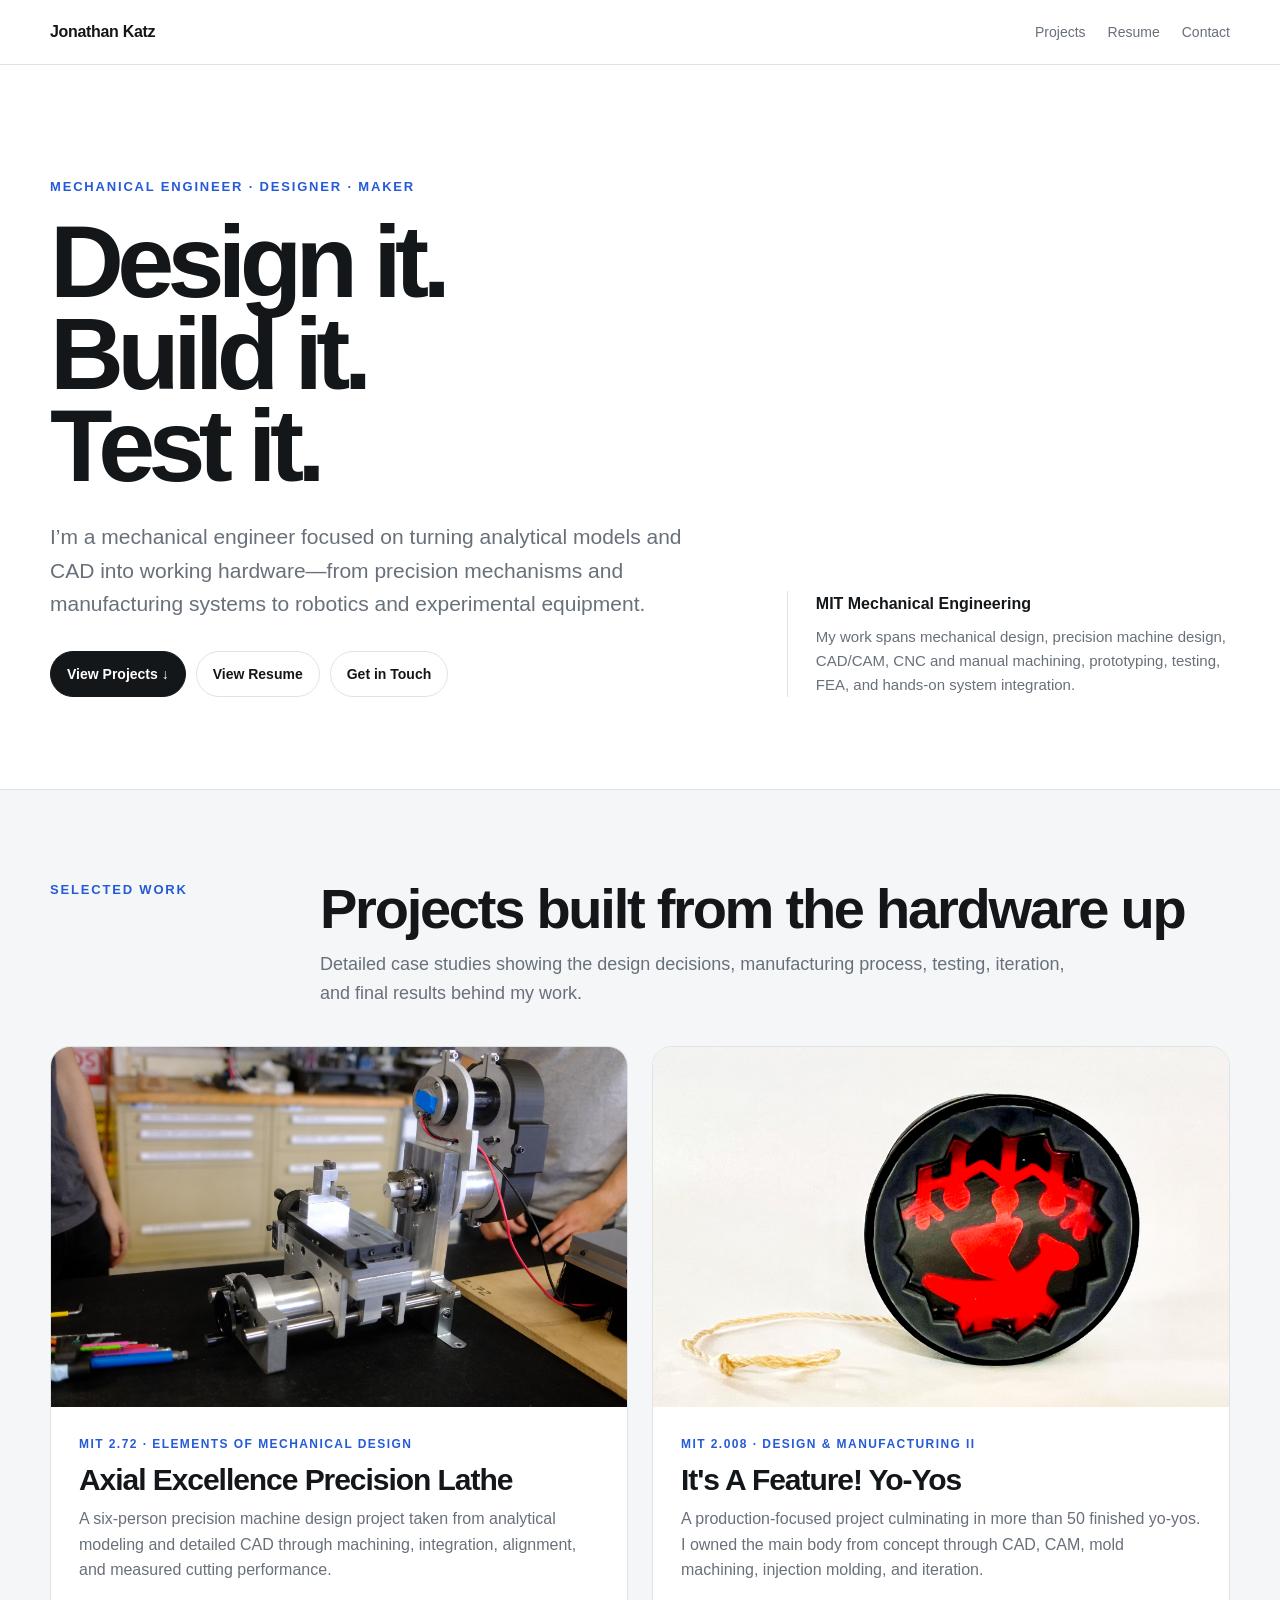
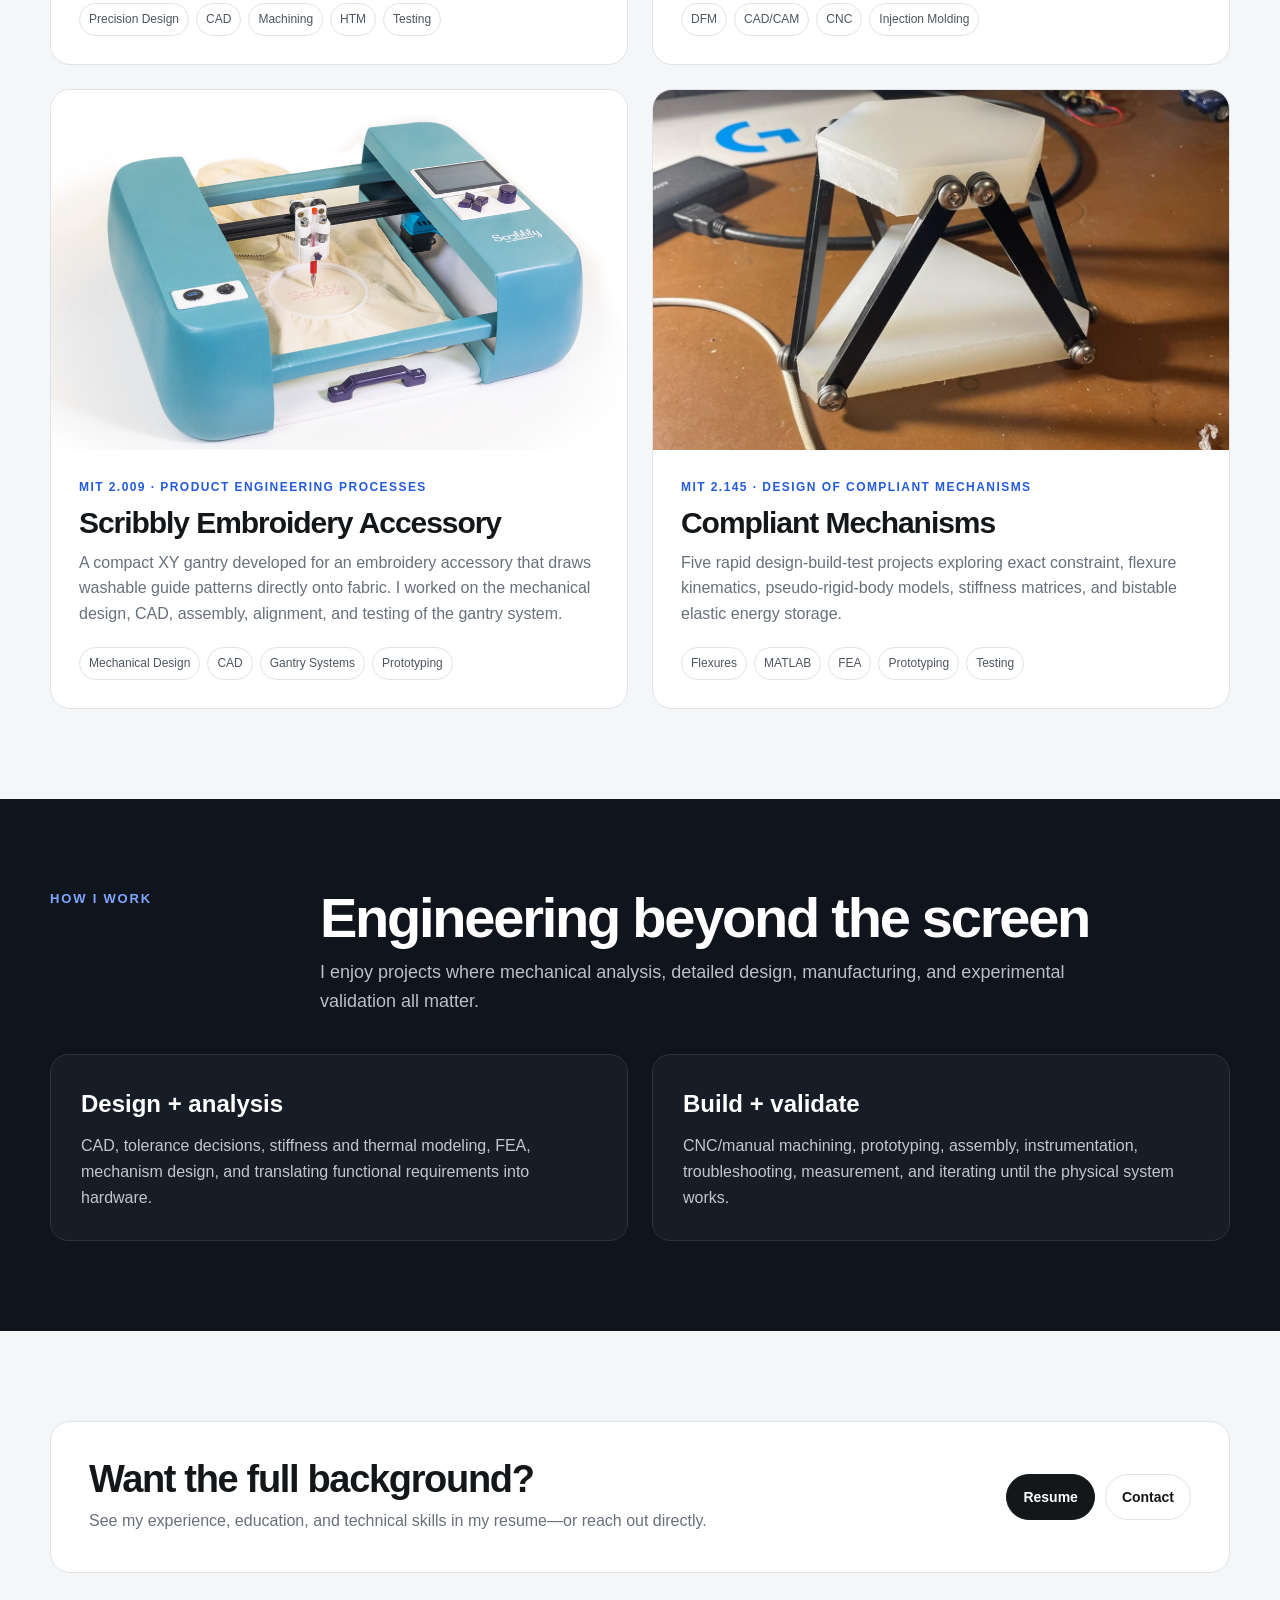
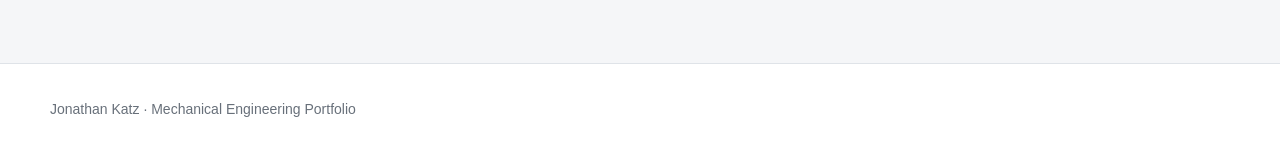
==== commit cbaef113: "Add static favicon to homepage" ====
--- a/index.html
+++ b/index.html
@@ -4,6 +4,7 @@
   <meta charset="utf-8">
   <meta name="viewport" content="width=device-width,initial-scale=1">
   <title>Jonathan Katz — Mechanical Engineering Portfolio</title>
+  <link rel="icon" type="image/svg+xml" href="favicon.svg">
   <link href="css/site.css" rel="stylesheet">
   <link href="css/home.css" rel="stylesheet">
 </head>
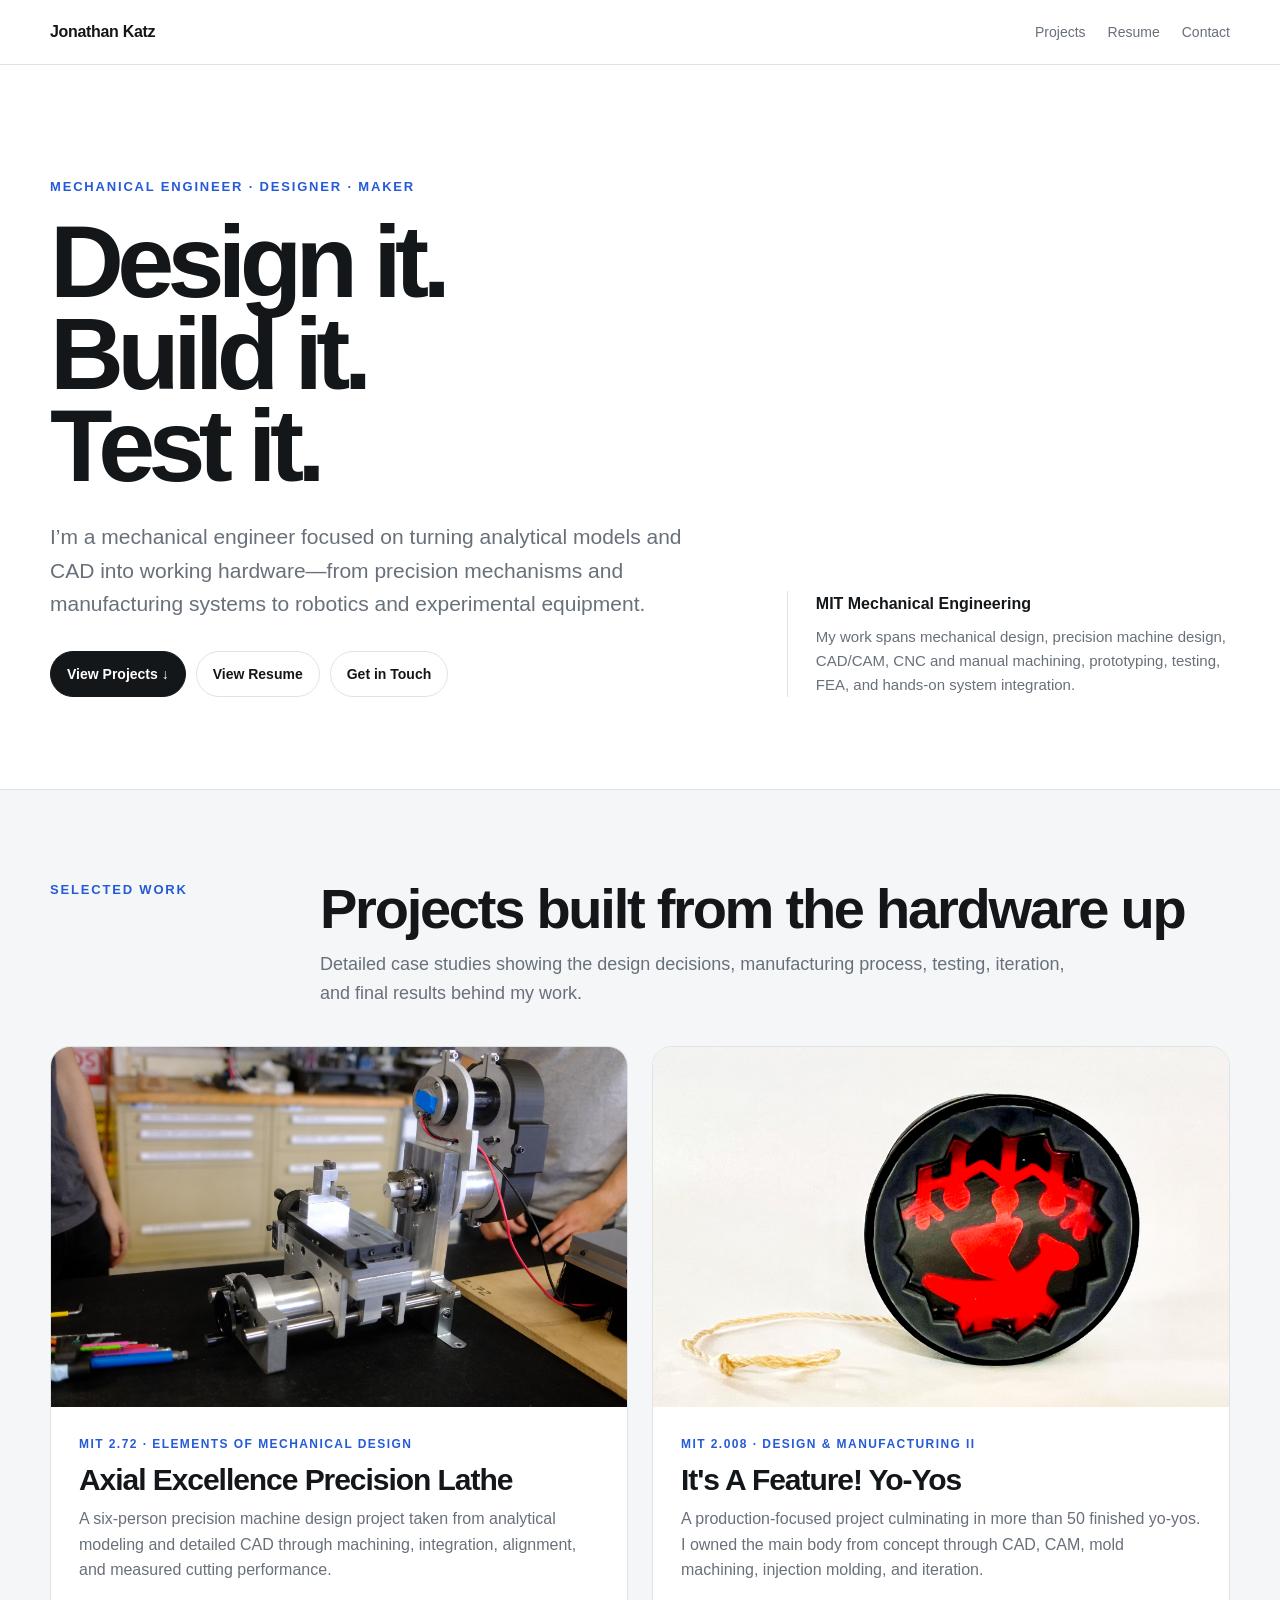
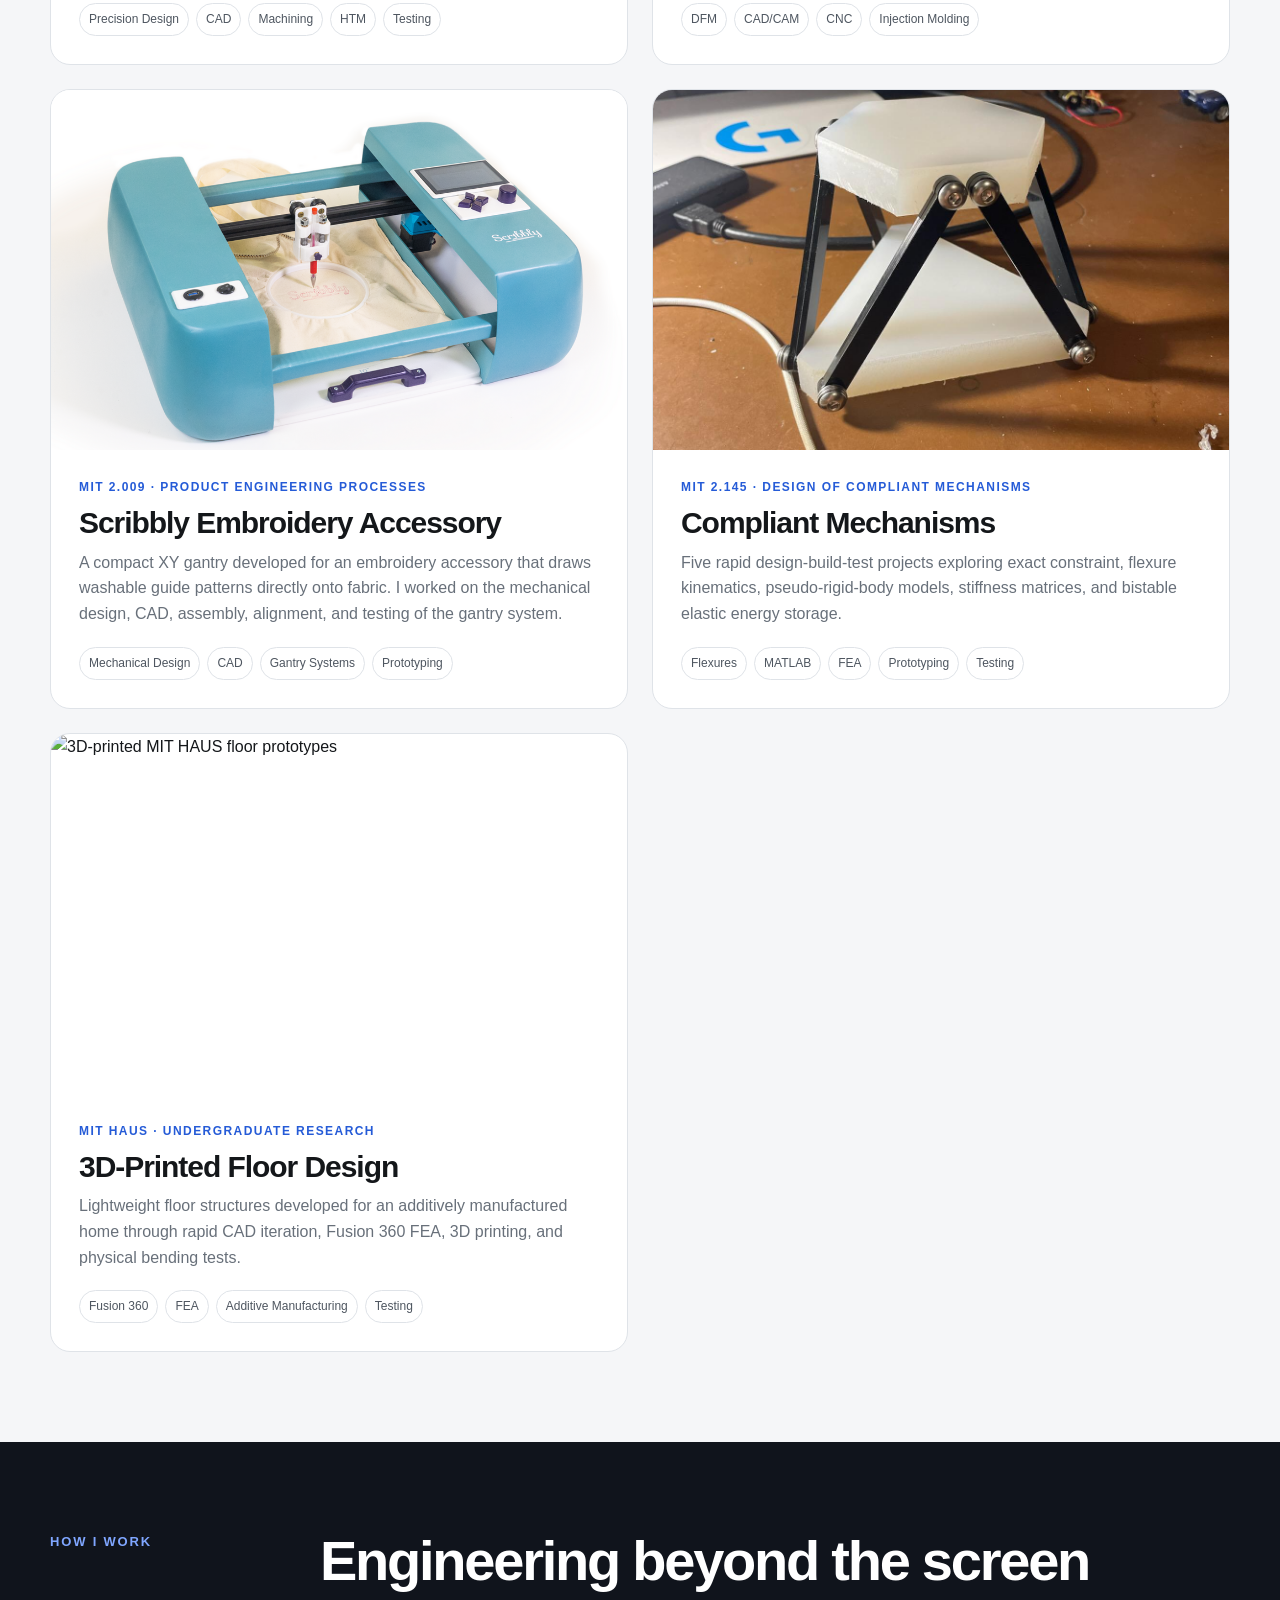
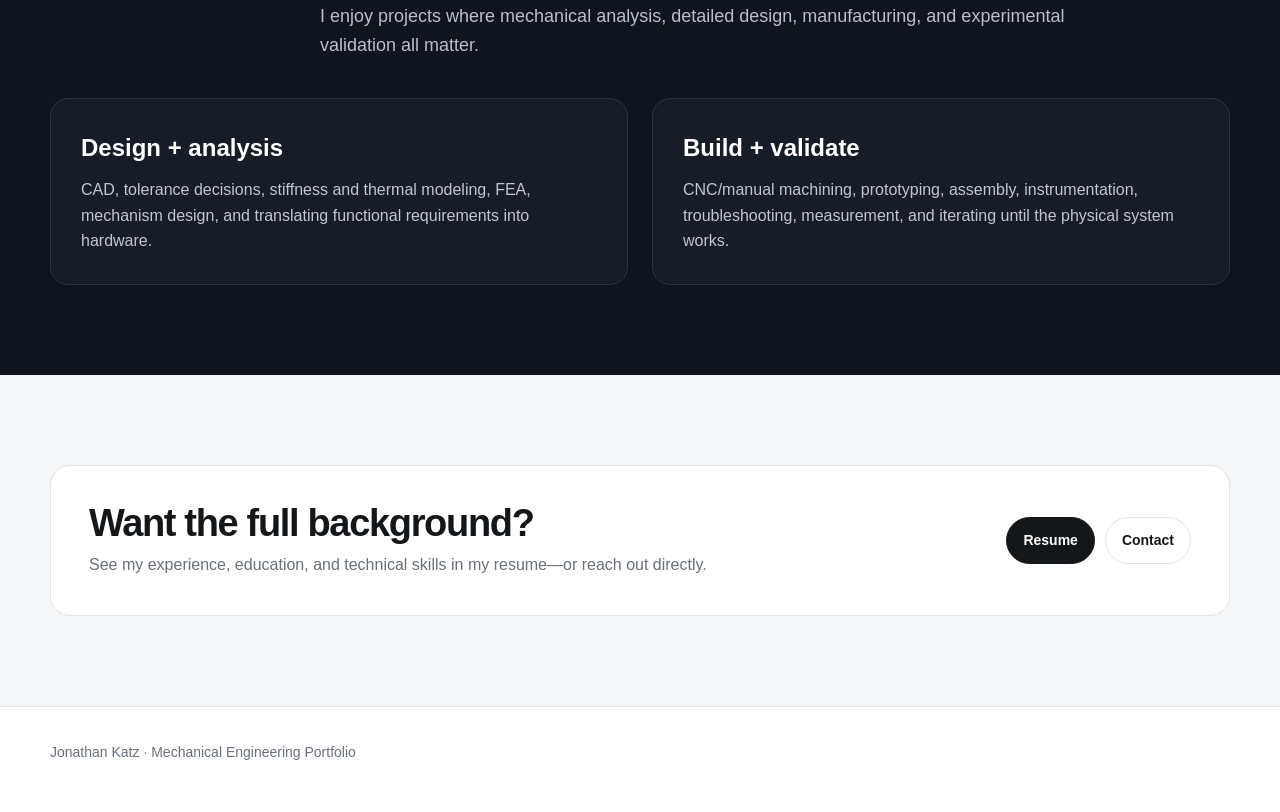
==== commit 5cd61e38: "Add MIT HAUS project to portfolio homepage" ====
--- a/index.html
+++ b/index.html
@@ -18,6 +18,7 @@
 <a class="project" href="projects/2-008-yoyo.html"><img alt="Injection-molded dragon yo-yo" src="assets/home-yoyo.png"><div class="project-copy"><div class="project-meta">MIT 2.008 · Design &amp; Manufacturing II</div><h3>It's A Feature! Yo-Yos</h3><p>A production-focused project culminating in more than 50 finished yo-yos. I owned the main body from concept through CAD, CAM, mold machining, injection molding, and iteration.</p><div class="tags"><span class="tag">DFM</span><span class="tag">CAD/CAM</span><span class="tag">CNC</span><span class="tag">Injection Molding</span></div></div></a>
 <a class="project" href="projects/2-009-scribbly.html"><img src="assets/2-009/final-scribbly.png" alt="Scribbly embroidery guide drawing machine"><div class="project-copy"><div class="project-meta">MIT 2.009 · Product Engineering Processes</div><h3>Scribbly Embroidery Accessory</h3><p>A compact XY gantry developed for an embroidery accessory that draws washable guide patterns directly onto fabric. I worked on the mechanical design, CAD, assembly, alignment, and testing of the gantry system.</p><div class="tags"><span class="tag">Mechanical Design</span><span class="tag">CAD</span><span class="tag">Gantry Systems</span><span class="tag">Prototyping</span></div></div></a>
 <a class="project" href="projects/2-145-compliant-mechanisms.html"><img src="assets/2-145/mps1-thermal-isolation.jpg" alt="Flexure-based compliant mechanism prototype"><div class="project-copy"><div class="project-meta">MIT 2.145 · Design of Compliant Mechanisms</div><h3>Compliant Mechanisms</h3><p>Five rapid design-build-test projects exploring exact constraint, flexure kinematics, pseudo-rigid-body models, stiffness matrices, and bistable elastic energy storage.</p><div class="tags"><span class="tag">Flexures</span><span class="tag">MATLAB</span><span class="tag">FEA</span><span class="tag">Prototyping</span><span class="tag">Testing</span></div></div></a>
+<a class="project" href="projects/mit-haus-floor.html"><img src="assets/haus/prototype-comparison.jpg" alt="3D-printed MIT HAUS floor prototypes"><div class="project-copy"><div class="project-meta">MIT HAUS · Undergraduate Research</div><h3>3D-Printed Floor Design</h3><p>Lightweight floor structures developed for an additively manufactured home through rapid CAD iteration, Fusion 360 FEA, 3D printing, and physical bending tests.</p><div class="tags"><span class="tag">Fusion 360</span><span class="tag">FEA</span><span class="tag">Additive Manufacturing</span><span class="tag">Testing</span></div></div></a>
 </div></div></section>
 <section class="about"><div class="wrap"><div class="section-head"><div class="eyebrow">How I Work</div><div><h2>Engineering beyond the screen</h2><p>I enjoy projects where mechanical analysis, detailed design, manufacturing, and experimental validation all matter.</p></div></div><div class="about-grid"><div class="about-card"><h3>Design + analysis</h3><p>CAD, tolerance decisions, stiffness and thermal modeling, FEA, mechanism design, and translating functional requirements into hardware.</p></div><div class="about-card"><h3>Build + validate</h3><p>CNC/manual machining, prototyping, assembly, instrumentation, troubleshooting, measurement, and iterating until the physical system works.</p></div></div></div></section>
 <section><div class="wrap"><div class="cta"><div><h2>Want the full background?</h2><p>See my experience, education, and technical skills in my resume—or reach out directly.</p></div><div class="actions" style="margin-top:0"><a class="btn primary" href="Jonathan_Katz_Resume.pdf" target="_blank">Resume</a><a class="btn" href="contact.html">Contact</a></div></div></div></section>
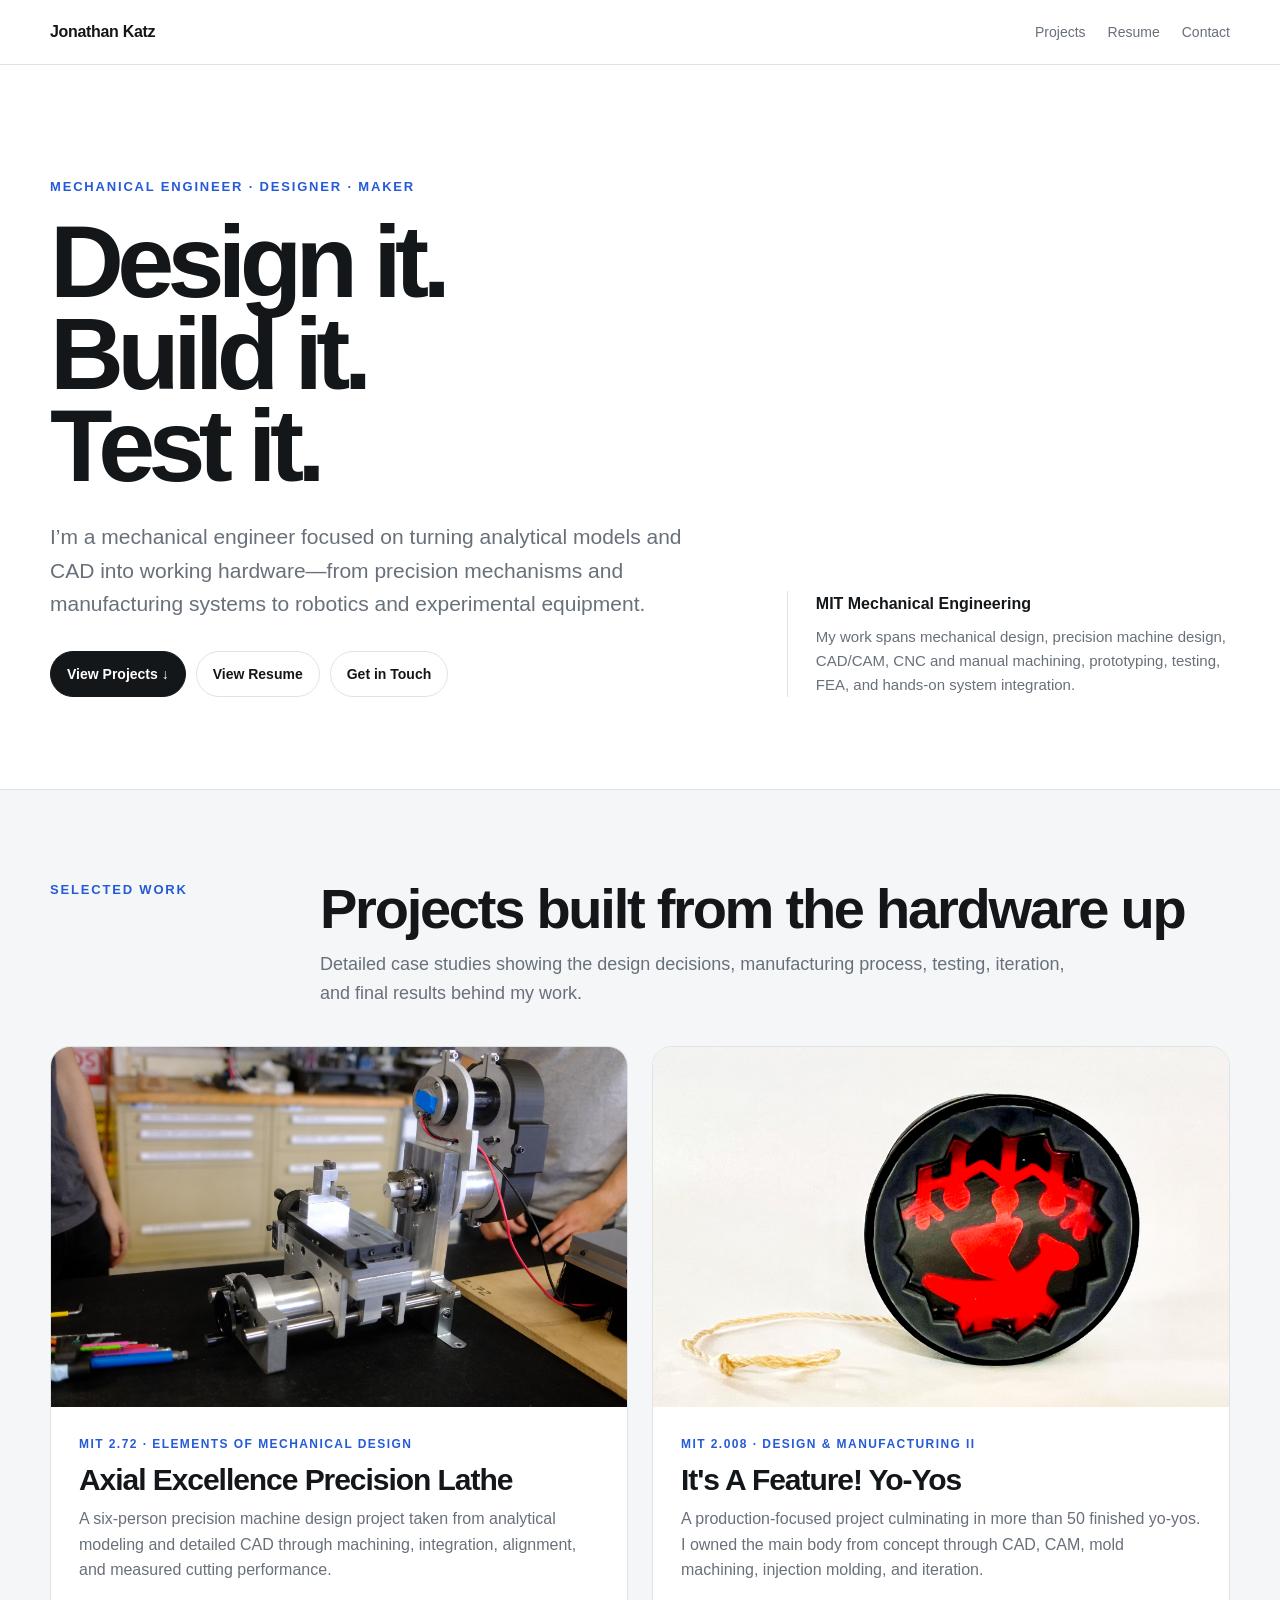
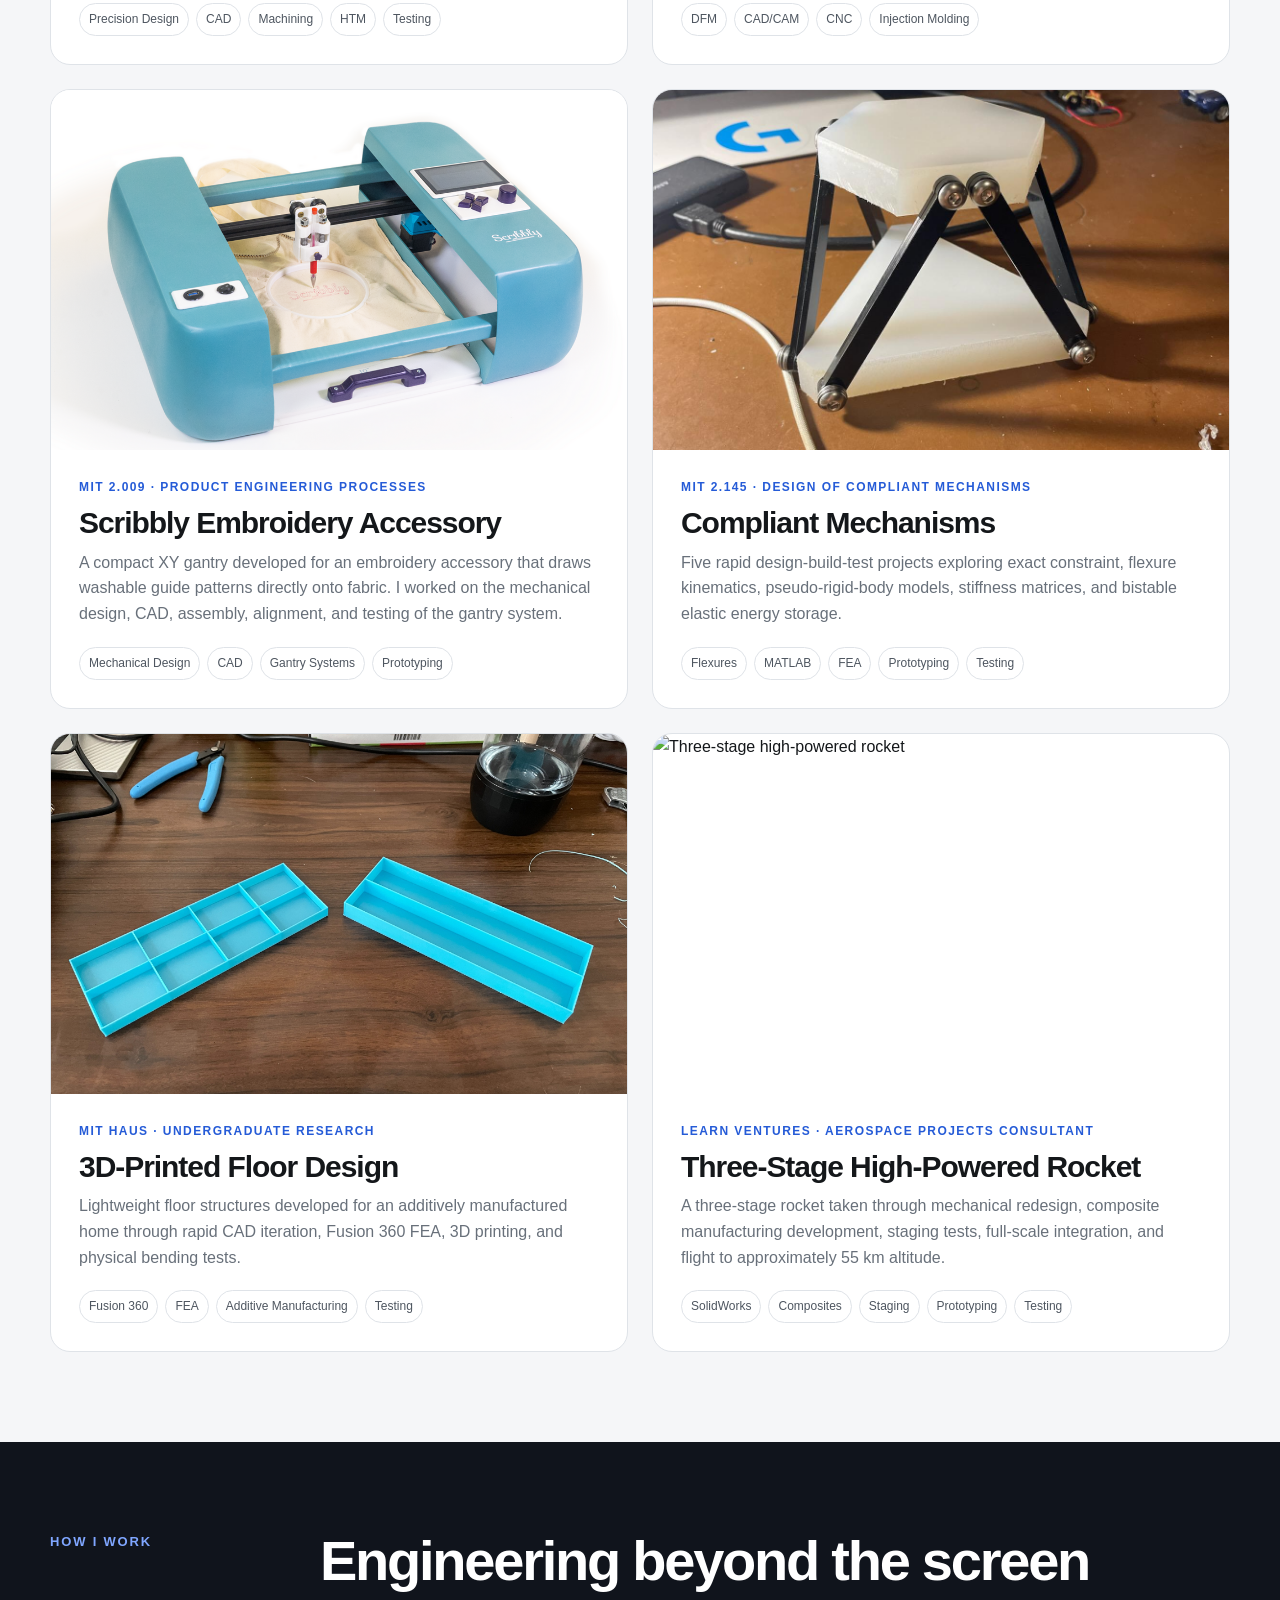
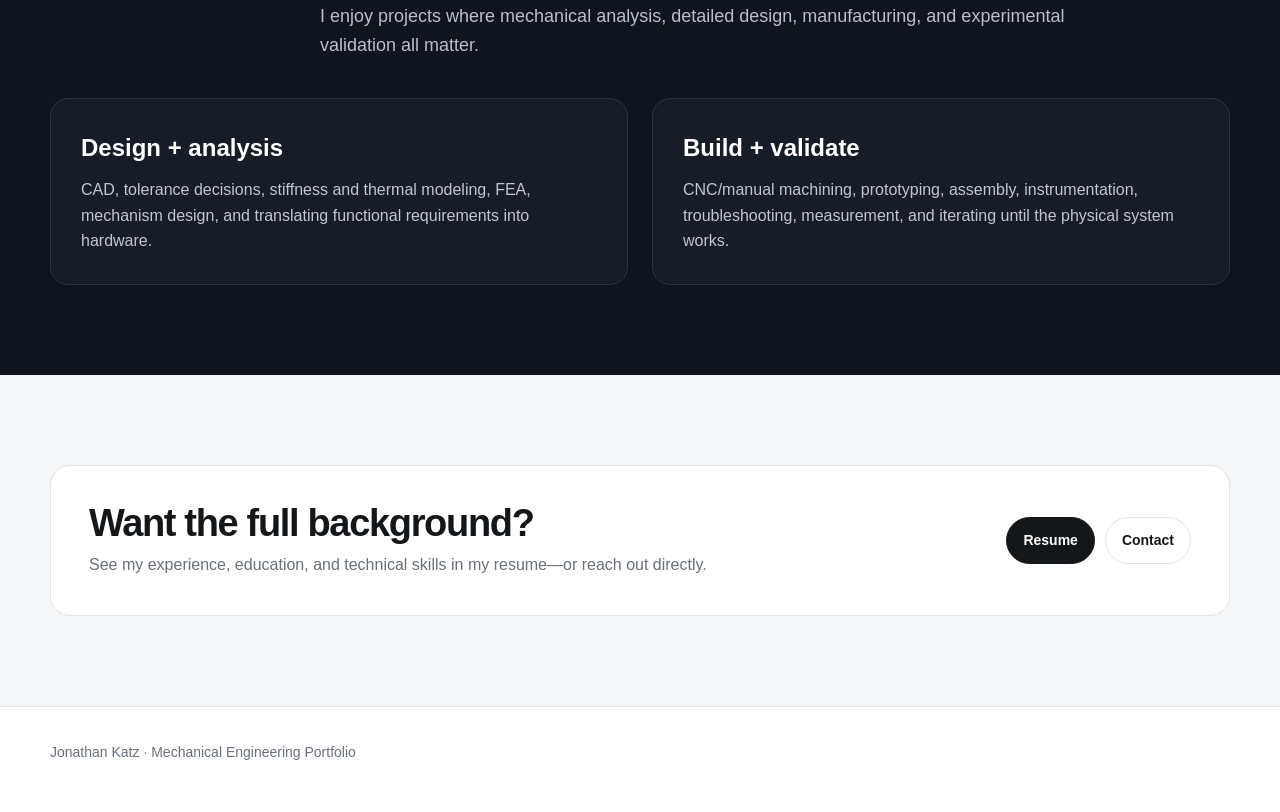
==== commit e7f15d38: "Add Learn Ventures rocket to project grid" ====
--- a/index.html
+++ b/index.html
@@ -19,6 +19,7 @@
 <a class="project" href="projects/2-009-scribbly.html"><img src="assets/2-009/final-scribbly.png" alt="Scribbly embroidery guide drawing machine"><div class="project-copy"><div class="project-meta">MIT 2.009 · Product Engineering Processes</div><h3>Scribbly Embroidery Accessory</h3><p>A compact XY gantry developed for an embroidery accessory that draws washable guide patterns directly onto fabric. I worked on the mechanical design, CAD, assembly, alignment, and testing of the gantry system.</p><div class="tags"><span class="tag">Mechanical Design</span><span class="tag">CAD</span><span class="tag">Gantry Systems</span><span class="tag">Prototyping</span></div></div></a>
 <a class="project" href="projects/2-145-compliant-mechanisms.html"><img src="assets/2-145/mps1-thermal-isolation.jpg" alt="Flexure-based compliant mechanism prototype"><div class="project-copy"><div class="project-meta">MIT 2.145 · Design of Compliant Mechanisms</div><h3>Compliant Mechanisms</h3><p>Five rapid design-build-test projects exploring exact constraint, flexure kinematics, pseudo-rigid-body models, stiffness matrices, and bistable elastic energy storage.</p><div class="tags"><span class="tag">Flexures</span><span class="tag">MATLAB</span><span class="tag">FEA</span><span class="tag">Prototyping</span><span class="tag">Testing</span></div></div></a>
 <a class="project" href="projects/mit-haus-floor.html"><img src="assets/haus/prototype-comparison.jpg" alt="3D-printed MIT HAUS floor prototypes"><div class="project-copy"><div class="project-meta">MIT HAUS · Undergraduate Research</div><h3>3D-Printed Floor Design</h3><p>Lightweight floor structures developed for an additively manufactured home through rapid CAD iteration, Fusion 360 FEA, 3D printing, and physical bending tests.</p><div class="tags"><span class="tag">Fusion 360</span><span class="tag">FEA</span><span class="tag">Additive Manufacturing</span><span class="tag">Testing</span></div></div></a>
+<a class="project" href="projects/learn-ventures-rocket.html"><img src="assets/learn-ventures-rocket/rocket-full-horizontal.jpg" alt="Three-stage high-powered rocket"><div class="project-copy"><div class="project-meta">Learn Ventures · Aerospace Projects Consultant</div><h3>Three-Stage High-Powered Rocket</h3><p>A three-stage rocket taken through mechanical redesign, composite manufacturing development, staging tests, full-scale integration, and flight to approximately 55 km altitude.</p><div class="tags"><span class="tag">SolidWorks</span><span class="tag">Composites</span><span class="tag">Staging</span><span class="tag">Prototyping</span><span class="tag">Testing</span></div></div></a>
 </div></div></section>
 <section class="about"><div class="wrap"><div class="section-head"><div class="eyebrow">How I Work</div><div><h2>Engineering beyond the screen</h2><p>I enjoy projects where mechanical analysis, detailed design, manufacturing, and experimental validation all matter.</p></div></div><div class="about-grid"><div class="about-card"><h3>Design + analysis</h3><p>CAD, tolerance decisions, stiffness and thermal modeling, FEA, mechanism design, and translating functional requirements into hardware.</p></div><div class="about-card"><h3>Build + validate</h3><p>CNC/manual machining, prototyping, assembly, instrumentation, troubleshooting, measurement, and iterating until the physical system works.</p></div></div></div></section>
 <section><div class="wrap"><div class="cta"><div><h2>Want the full background?</h2><p>See my experience, education, and technical skills in my resume—or reach out directly.</p></div><div class="actions" style="margin-top:0"><a class="btn primary" href="Jonathan_Katz_Resume.pdf" target="_blank">Resume</a><a class="btn" href="contact.html">Contact</a></div></div></div></section>
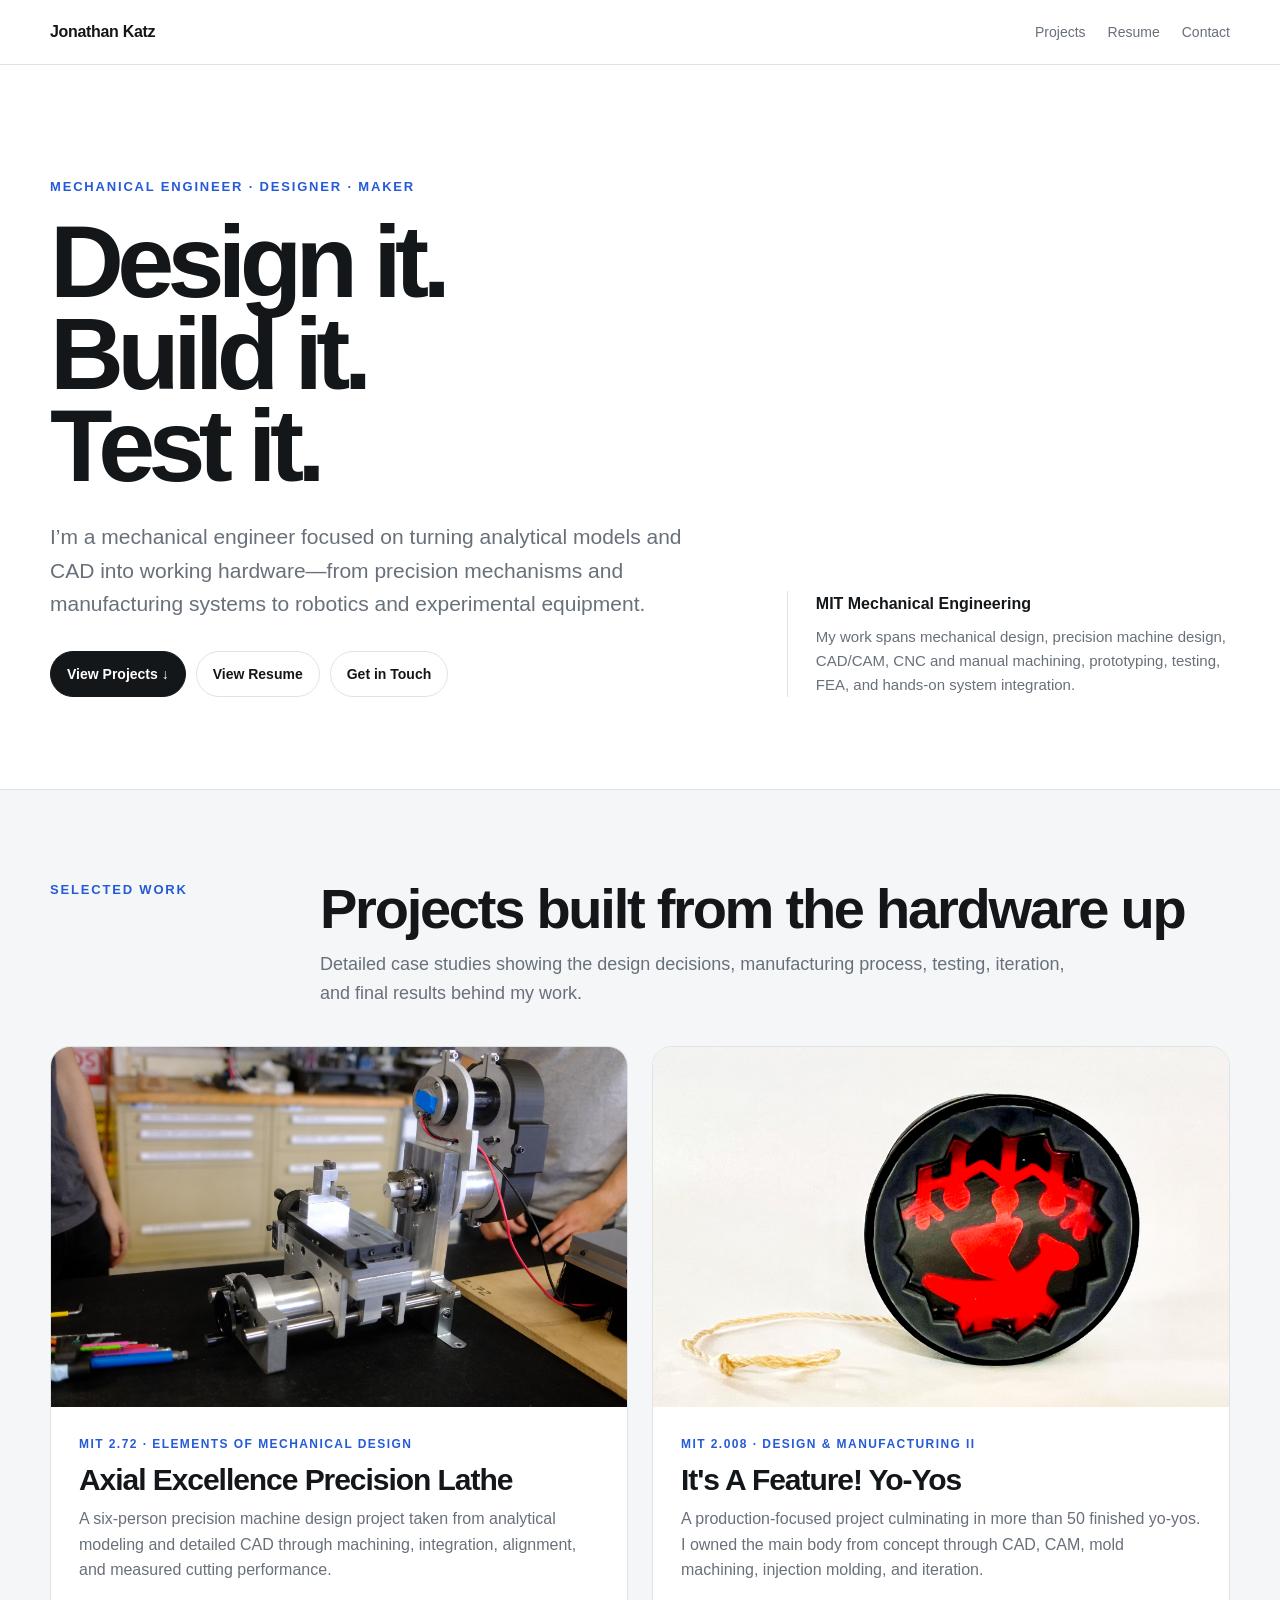
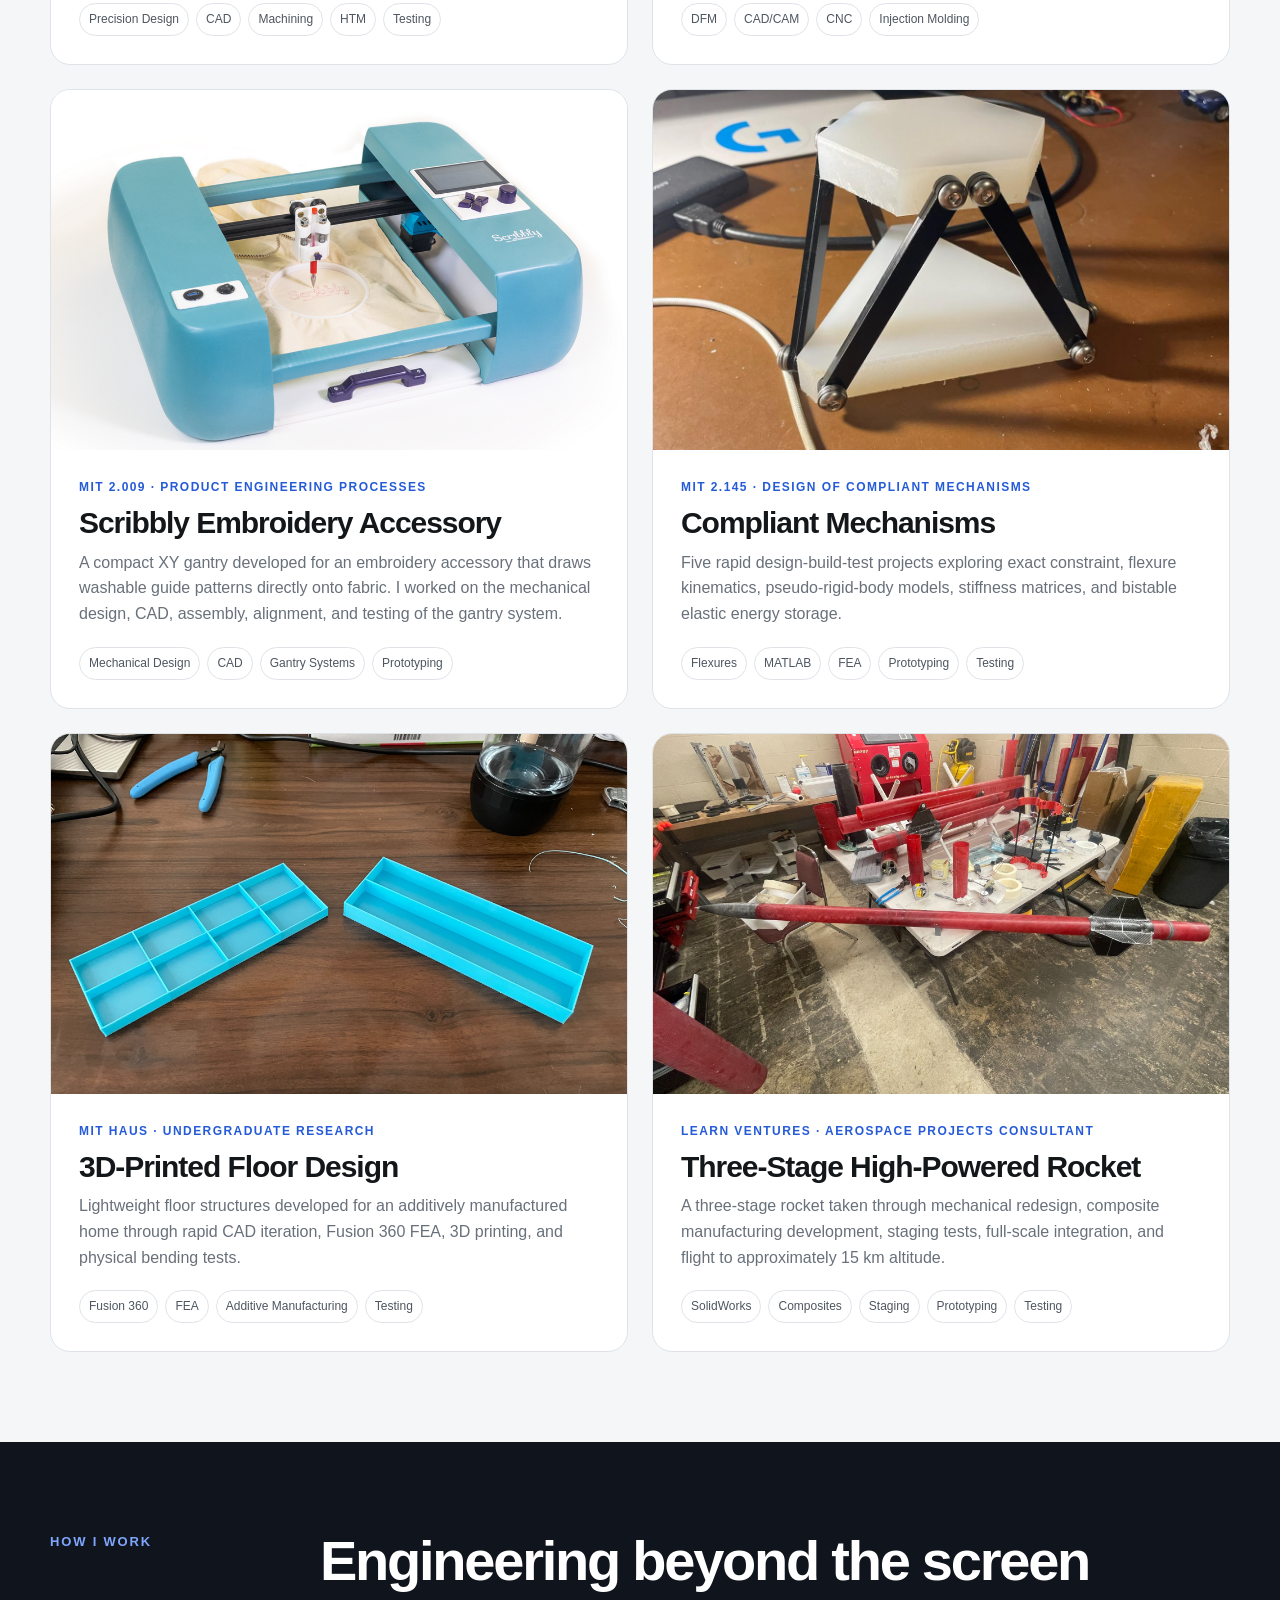
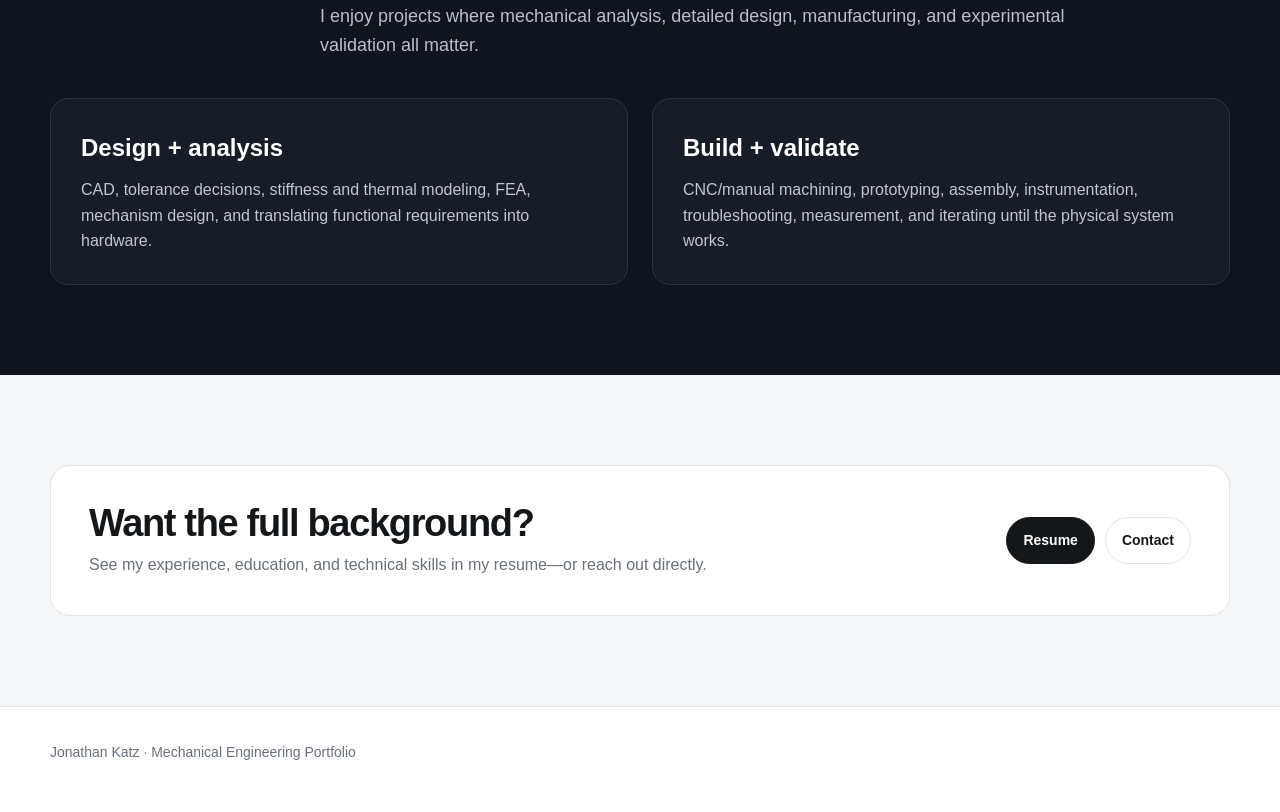
==== commit f7e45314: "Changed rocket altitude values" ====
--- a/index.html
+++ b/index.html
@@ -19,7 +19,7 @@
 <a class="project" href="projects/2-009-scribbly.html"><img src="assets/2-009/final-scribbly.png" alt="Scribbly embroidery guide drawing machine"><div class="project-copy"><div class="project-meta">MIT 2.009 · Product Engineering Processes</div><h3>Scribbly Embroidery Accessory</h3><p>A compact XY gantry developed for an embroidery accessory that draws washable guide patterns directly onto fabric. I worked on the mechanical design, CAD, assembly, alignment, and testing of the gantry system.</p><div class="tags"><span class="tag">Mechanical Design</span><span class="tag">CAD</span><span class="tag">Gantry Systems</span><span class="tag">Prototyping</span></div></div></a>
 <a class="project" href="projects/2-145-compliant-mechanisms.html"><img src="assets/2-145/mps1-thermal-isolation.jpg" alt="Flexure-based compliant mechanism prototype"><div class="project-copy"><div class="project-meta">MIT 2.145 · Design of Compliant Mechanisms</div><h3>Compliant Mechanisms</h3><p>Five rapid design-build-test projects exploring exact constraint, flexure kinematics, pseudo-rigid-body models, stiffness matrices, and bistable elastic energy storage.</p><div class="tags"><span class="tag">Flexures</span><span class="tag">MATLAB</span><span class="tag">FEA</span><span class="tag">Prototyping</span><span class="tag">Testing</span></div></div></a>
 <a class="project" href="projects/mit-haus-floor.html"><img src="assets/haus/prototype-comparison.jpg" alt="3D-printed MIT HAUS floor prototypes"><div class="project-copy"><div class="project-meta">MIT HAUS · Undergraduate Research</div><h3>3D-Printed Floor Design</h3><p>Lightweight floor structures developed for an additively manufactured home through rapid CAD iteration, Fusion 360 FEA, 3D printing, and physical bending tests.</p><div class="tags"><span class="tag">Fusion 360</span><span class="tag">FEA</span><span class="tag">Additive Manufacturing</span><span class="tag">Testing</span></div></div></a>
-<a class="project" href="projects/learn-ventures-rocket.html"><img src="assets/learn-ventures-rocket/rocket-full-horizontal.jpg" alt="Three-stage high-powered rocket"><div class="project-copy"><div class="project-meta">Learn Ventures · Aerospace Projects Consultant</div><h3>Three-Stage High-Powered Rocket</h3><p>A three-stage rocket taken through mechanical redesign, composite manufacturing development, staging tests, full-scale integration, and flight to approximately 55 km altitude.</p><div class="tags"><span class="tag">SolidWorks</span><span class="tag">Composites</span><span class="tag">Staging</span><span class="tag">Prototyping</span><span class="tag">Testing</span></div></div></a>
+<a class="project" href="projects/learn-ventures-rocket.html"><img src="assets/learn-ventures-rocket/rocket-full-horizontal.jpg" alt="Three-stage high-powered rocket"><div class="project-copy"><div class="project-meta">Learn Ventures · Aerospace Projects Consultant</div><h3>Three-Stage High-Powered Rocket</h3><p>A three-stage rocket taken through mechanical redesign, composite manufacturing development, staging tests, full-scale integration, and flight to approximately 15 km altitude.</p><div class="tags"><span class="tag">SolidWorks</span><span class="tag">Composites</span><span class="tag">Staging</span><span class="tag">Prototyping</span><span class="tag">Testing</span></div></div></a>
 </div></div></section>
 <section class="about"><div class="wrap"><div class="section-head"><div class="eyebrow">How I Work</div><div><h2>Engineering beyond the screen</h2><p>I enjoy projects where mechanical analysis, detailed design, manufacturing, and experimental validation all matter.</p></div></div><div class="about-grid"><div class="about-card"><h3>Design + analysis</h3><p>CAD, tolerance decisions, stiffness and thermal modeling, FEA, mechanism design, and translating functional requirements into hardware.</p></div><div class="about-card"><h3>Build + validate</h3><p>CNC/manual machining, prototyping, assembly, instrumentation, troubleshooting, measurement, and iterating until the physical system works.</p></div></div></div></section>
 <section><div class="wrap"><div class="cta"><div><h2>Want the full background?</h2><p>See my experience, education, and technical skills in my resume—or reach out directly.</p></div><div class="actions" style="margin-top:0"><a class="btn primary" href="Jonathan_Katz_Resume.pdf" target="_blank">Resume</a><a class="btn" href="contact.html">Contact</a></div></div></div></section>
